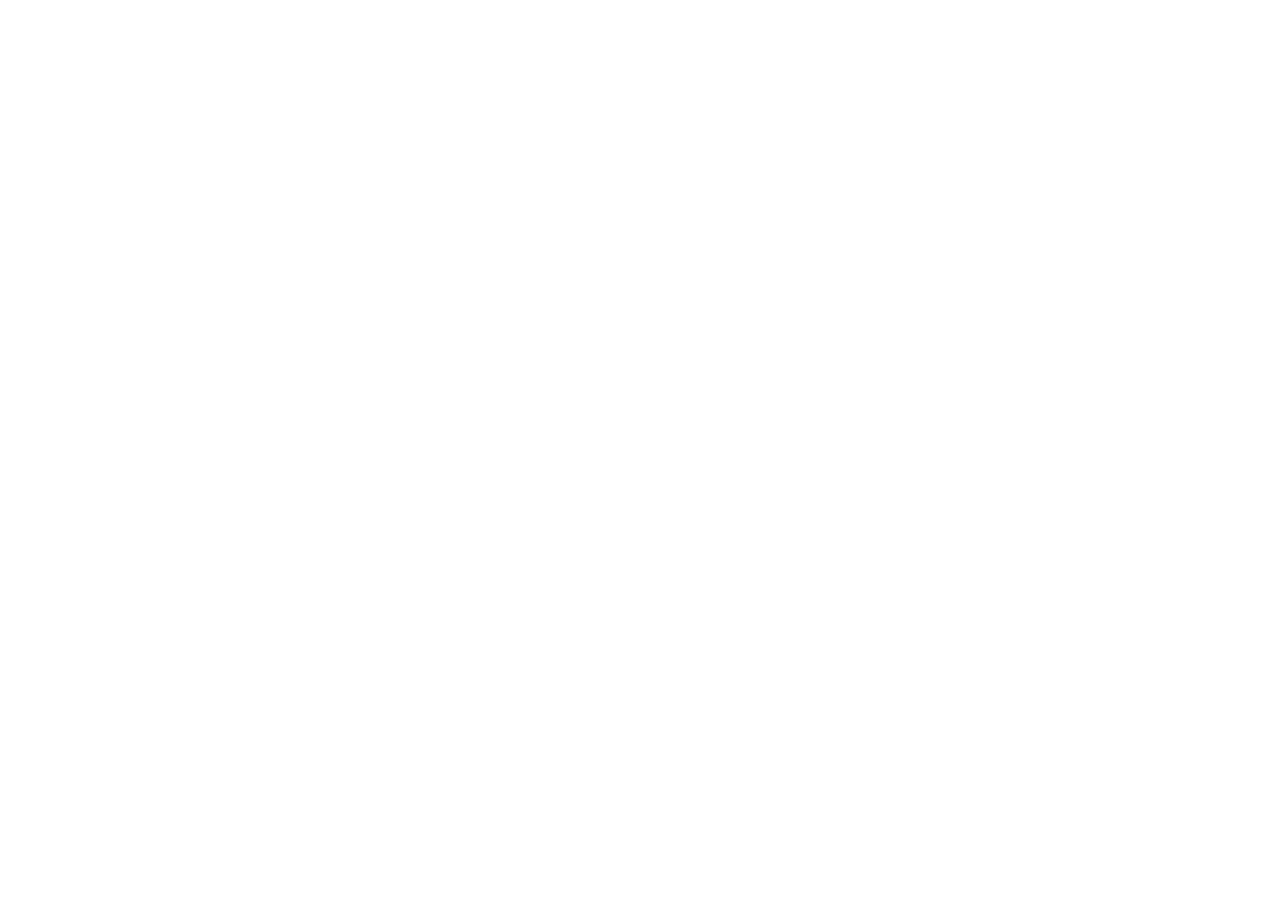
==== index.html @ 760255a4 "init project" ====
<!DOCTYPE html>
<html lang="en">

<head>
    <meta charset="UTF-8">
    <meta http-equiv="X-UA-Compatible" content="IE=edge">
    <meta name="viewport" content="width=device-width, initial-scale=1.0">
    <title>Document</title>
</head>

<body>

</body>

</html>
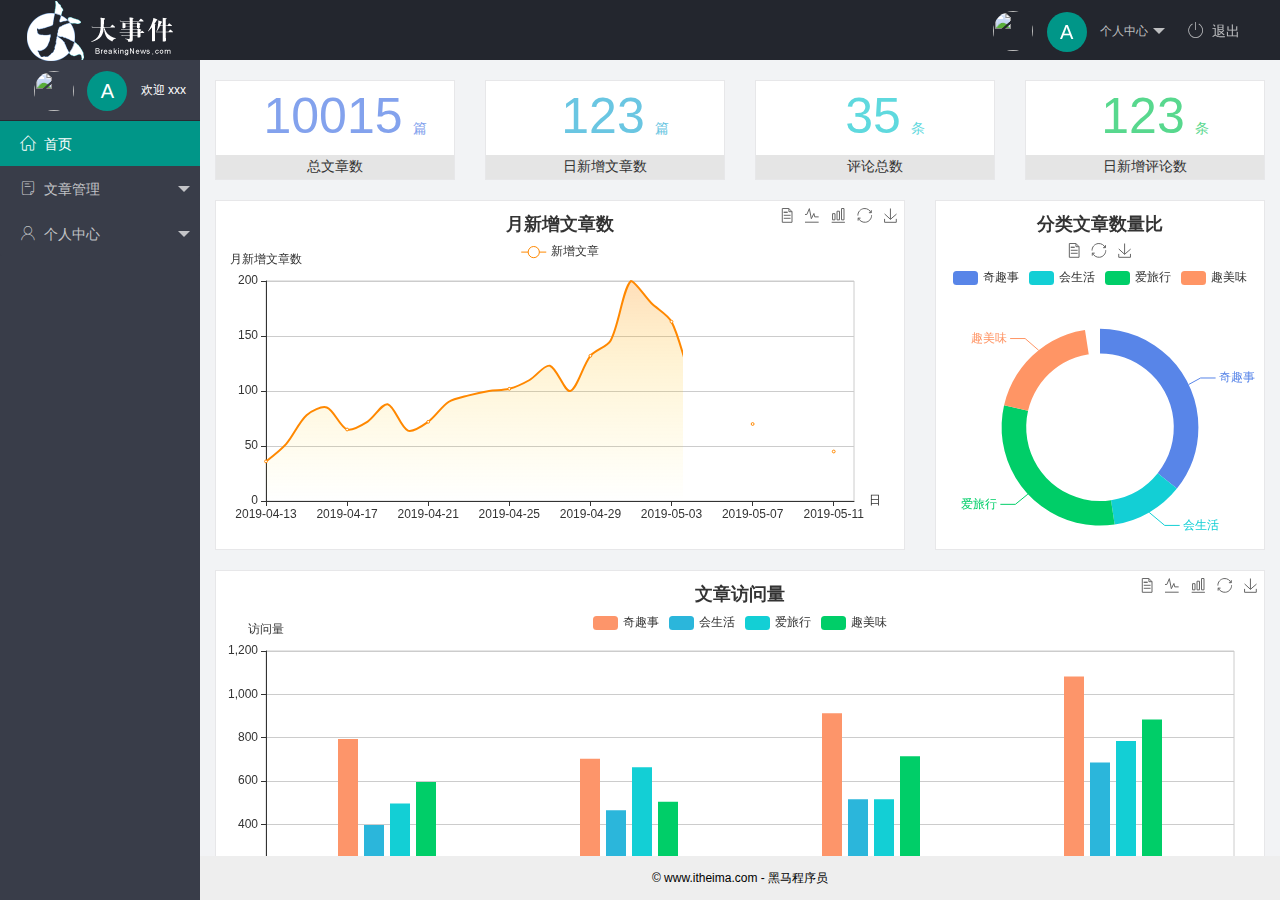
==== commit ab05713b: "完成了首页功能的开发" ====
--- a/index.html
+++ b/index.html
@@ -5,11 +5,88 @@
     <meta charset="UTF-8">
     <meta http-equiv="X-UA-Compatible" content="IE=edge">
     <meta name="viewport" content="width=device-width, initial-scale=1.0">
-    <title>Document</title>
+    <title>后台主页</title>
+    <!-- 导入 layUI 的样式 -->
+    <link rel="stylesheet" href="assets/lib/layui/css/layui.css">
+    <!-- 导入第三方图标 -->
+    <link rel="stylesheet" href="assets/fonts/iconfont.css">
+    <!-- 导入自己的 index.js 样式表 -->
+    <link rel="stylesheet" href="assets/css/index.css">
 </head>
 
 <body>
+    <div class="layui-layout layui-layout-admin">
+        <div class="layui-header">
+            <div class="layui-logo">
+                <img src="assets/images/logo.png" alt="">
+            </div>
+            <!-- 头部区域（可配合layui 已有的水平导航） -->
+            <ul class="layui-nav layui-layout-right">
+                <li class="layui-nav-item layui-hide layui-show-md-inline-block">
+                    <a href="javascript:;" class="userinfo">
+                        <img src="//tva1.sinaimg.cn/crop.0.0.118.118.180/5db11ff4gw1e77d3nqrv8j203b03cweg.jpg" class="layui-nav-img">
+                        <span class="text-avatar">A</span> 个人中心
+                    </a>
+                    <dl class="layui-nav-child">
+                        <dd><a href="">基本资料</a></dd>
+                        <dd><a href="">更换头像</a></dd>
+                        <dd><a href="">重置密码</a></dd>
+                    </dl>
+                </li>
+                <li class="layui-nav-item">
+                    <a href="javascript:;" id="btnLogout"><span class="iconfont icon-tuichu"></span>退出</a>
+                </li>
+            </ul>
+        </div>
 
+        <div class="layui-side layui-bg-black">
+            <div class="layui-side-scroll">
+                <div class="userinfo">
+                    <img src="//tva1.sinaimg.cn/crop.0.0.118.118.180/5db11ff4gw1e77d3nqrv8j203b03cweg.jpg" class="layui-nav-img">
+                    <span class="text-avatar">A</span> <span id="welcome">欢迎 xxx</span>
+                </div>
+                <!-- 左侧导航区域（可配合layui已有的垂直导航） -->
+                <ul class="layui-nav layui-nav-tree" lay-shrink="all">
+                    <li class="layui-nav-item layui-this"><a href="home/dashboard.html" target="fm"><span class="iconfont icon-home"></span>首页</a></li>
+                    <li class="layui-nav-item">
+                        <a class="" href="javascript:;"><span class="iconfont icon-16"></span>文章管理</a>
+                        <dl class="layui-nav-child">
+                            <dd><a href="javascript:;"><i class="layui-icon layui-icon-app"></i>   文章类别</a></dd>
+                            <dd><a href="javascript:;"><i class="layui-icon layui-icon-app"></i>   文章列表</a></dd>
+                            <dd><a href="javascript:;"><i class="layui-icon layui-icon-app"></i>   发表文章</a></dd>
+                        </dl>
+                    </li>
+                    <li class="layui-nav-item">
+                        <a href="javascript:;"><span class="iconfont icon-user"></span>个人中心</a>
+                        <dl class="layui-nav-child">
+                            <dd><a href="javascript:;"><i class="layui-icon layui-icon-app"></i>   基本资料</a></dd>
+                            <dd><a href="javascript:;"><i class="layui-icon layui-icon-app"></i>   更换头像</a></dd>
+                            <dd><a href="javascript:;"><i class="layui-icon layui-icon-app"></i>   重置密码</a></dd>
+                        </dl>
+                    </li>
+                </ul>
+            </div>
+        </div>
+
+        <div class="layui-body">
+            <!-- 内容主体区域 -->
+            <iframe name="fm" src="home/dashboard.html" frameborder="0"></iframe>
+        </div>
+
+        <div class="layui-footer">
+            <!-- 底部固定区域 -->
+            © www.itheima.com - 黑马程序员
+        </div>
+    </div>
+    <!-- 导入 layUI 的js文件 -->
+    <script src="assets/lib/layui/layui.all.js"></script>
+    <!-- 导入 jQuery -->
+    <script src="assets/lib/jquery.js"></script>
+    <!-- 导入 baseAPI.js -->
+    <script src="assets/js/baseAPI.js"></script>
+    <!-- 导入 自己的 js文件 -->
+    <script src="assets/js/index.js"></script>
 </body>
 
+
 </html>--- a/assets/lib/layui/css/layui.css
+++ b/assets/lib/layui/css/layui.css
@@ -0,0 +1,2 @@
+/** layui-v2.5.5 MIT License By https://www.layui.com */
+ .layui-inline,img{display:inline-block;vertical-align:middle}h1,h2,h3,h4,h5,h6{font-weight:400}.layui-edge,.layui-header,.layui-inline,.layui-main{position:relative}.layui-body,.layui-edge,.layui-elip{overflow:hidden}.layui-btn,.layui-edge,.layui-inline,img{vertical-align:middle}.layui-btn,.layui-disabled,.layui-icon,.layui-unselect{-moz-user-select:none;-webkit-user-select:none;-ms-user-select:none}.layui-elip,.layui-form-checkbox span,.layui-form-pane .layui-form-label{text-overflow:ellipsis;white-space:nowrap}.layui-breadcrumb,.layui-tree-btnGroup{visibility:hidden}blockquote,body,button,dd,div,dl,dt,form,h1,h2,h3,h4,h5,h6,input,li,ol,p,pre,td,textarea,th,ul{margin:0;padding:0;-webkit-tap-highlight-color:rgba(0,0,0,0)}a:active,a:hover{outline:0}img{border:none}li{list-style:none}table{border-collapse:collapse;border-spacing:0}h4,h5,h6{font-size:100%}button,input,optgroup,option,select,textarea{font-family:inherit;font-size:inherit;font-style:inherit;font-weight:inherit;outline:0}pre{white-space:pre-wrap;white-space:-moz-pre-wrap;white-space:-pre-wrap;white-space:-o-pre-wrap;word-wrap:break-word}body{line-height:24px;font:14px Helvetica Neue,Helvetica,PingFang SC,Tahoma,Arial,sans-serif}hr{height:1px;margin:10px 0;border:0;clear:both}a{color:#333;text-decoration:none}a:hover{color:#777}a cite{font-style:normal;*cursor:pointer}.layui-border-box,.layui-border-box *{box-sizing:border-box}.layui-box,.layui-box *{box-sizing:content-box}.layui-clear{clear:both;*zoom:1}.layui-clear:after{content:'\20';clear:both;*zoom:1;display:block;height:0}.layui-inline{*display:inline;*zoom:1}.layui-edge{display:inline-block;width:0;height:0;border-width:6px;border-style:dashed;border-color:transparent}.layui-edge-top{top:-4px;border-bottom-color:#999;border-bottom-style:solid}.layui-edge-right{border-left-color:#999;border-left-style:solid}.layui-edge-bottom{top:2px;border-top-color:#999;border-top-style:solid}.layui-edge-left{border-right-color:#999;border-right-style:solid}.layui-disabled,.layui-disabled:hover{color:#d2d2d2!important;cursor:not-allowed!important}.layui-circle{border-radius:100%}.layui-show{display:block!important}.layui-hide{display:none!important}@font-face{font-family:layui-icon;src:url(../font/iconfont.eot?v=250);src:url(../font/iconfont.eot?v=250#iefix) format('embedded-opentype'),url(../font/iconfont.woff2?v=250) format('woff2'),url(../font/iconfont.woff?v=250) format('woff'),url(../font/iconfont.ttf?v=250) format('truetype'),url(../font/iconfont.svg?v=250#layui-icon) format('svg')}.layui-icon{font-family:layui-icon!important;font-size:16px;font-style:normal;-webkit-font-smoothing:antialiased;-moz-osx-font-smoothing:grayscale}.layui-icon-reply-fill:before{content:"\e611"}.layui-icon-set-fill:before{content:"\e614"}.layui-icon-menu-fill:before{content:"\e60f"}.layui-icon-search:before{content:"\e615"}.layui-icon-share:before{content:"\e641"}.layui-icon-set-sm:before{content:"\e620"}.layui-icon-engine:before{content:"\e628"}.layui-icon-close:before{content:"\1006"}.layui-icon-close-fill:before{content:"\1007"}.layui-icon-chart-screen:before{content:"\e629"}.layui-icon-star:before{content:"\e600"}.layui-icon-circle-dot:before{content:"\e617"}.layui-icon-chat:before{content:"\e606"}.layui-icon-release:before{content:"\e609"}.layui-icon-list:before{content:"\e60a"}.layui-icon-chart:before{content:"\e62c"}.layui-icon-ok-circle:before{content:"\1005"}.layui-icon-layim-theme:before{content:"\e61b"}.layui-icon-table:before{content:"\e62d"}.layui-icon-right:before{content:"\e602"}.layui-icon-left:before{content:"\e603"}.layui-icon-cart-simple:before{content:"\e698"}.layui-icon-face-cry:before{content:"\e69c"}.layui-icon-face-smile:before{content:"\e6af"}.layui-icon-survey:before{content:"\e6b2"}.layui-icon-tree:before{content:"\e62e"}.layui-icon-upload-circle:before{content:"\e62f"}.layui-icon-add-circle:before{content:"\e61f"}.layui-icon-download-circle:before{content:"\e601"}.layui-icon-templeate-1:before{content:"\e630"}.layui-icon-util:before{content:"\e631"}.layui-icon-face-surprised:before{content:"\e664"}.layui-icon-edit:before{content:"\e642"}.layui-icon-speaker:before{content:"\e645"}.layui-icon-down:before{content:"\e61a"}.layui-icon-file:before{content:"\e621"}.layui-icon-layouts:before{content:"\e632"}.layui-icon-rate-half:before{content:"\e6c9"}.layui-icon-add-circle-fine:before{content:"\e608"}.layui-icon-prev-circle:before{content:"\e633"}.layui-icon-read:before{content:"\e705"}.layui-icon-404:before{content:"\e61c"}.layui-icon-carousel:before{content:"\e634"}.layui-icon-help:before{content:"\e607"}.layui-icon-code-circle:before{content:"\e635"}.layui-icon-water:before{content:"\e636"}.layui-icon-username:before{content:"\e66f"}.layui-icon-find-fill:before{content:"\e670"}.layui-icon-about:before{content:"\e60b"}.layui-icon-location:before{content:"\e715"}.layui-icon-up:before{content:"\e619"}.layui-icon-pause:before{content:"\e651"}.layui-icon-date:before{content:"\e637"}.layui-icon-layim-uploadfile:before{content:"\e61d"}.layui-icon-delete:before{content:"\e640"}.layui-icon-play:before{content:"\e652"}.layui-icon-top:before{content:"\e604"}.layui-icon-friends:before{content:"\e612"}.layui-icon-refresh-3:before{content:"\e9aa"}.layui-icon-ok:before{content:"\e605"}.layui-icon-layer:before{content:"\e638"}.layui-icon-face-smile-fine:before{content:"\e60c"}.layui-icon-dollar:before{content:"\e659"}.layui-icon-group:before{content:"\e613"}.layui-icon-layim-download:before{content:"\e61e"}.layui-icon-picture-fine:before{content:"\e60d"}.layui-icon-link:before{content:"\e64c"}.layui-icon-diamond:before{content:"\e735"}.layui-icon-log:before{content:"\e60e"}.layui-icon-rate-solid:before{content:"\e67a"}.layui-icon-fonts-del:before{content:"\e64f"}.layui-icon-unlink:before{content:"\e64d"}.layui-icon-fonts-clear:before{content:"\e639"}.layui-icon-triangle-r:before{content:"\e623"}.layui-icon-circle:before{content:"\e63f"}.layui-icon-radio:before{content:"\e643"}.layui-icon-align-center:before{content:"\e647"}.layui-icon-align-right:before{content:"\e648"}.layui-icon-align-left:before{content:"\e649"}.layui-icon-loading-1:before{content:"\e63e"}.layui-icon-return:before{content:"\e65c"}.layui-icon-fonts-strong:before{content:"\e62b"}.layui-icon-upload:before{content:"\e67c"}.layui-icon-dialogue:before{content:"\e63a"}.layui-icon-video:before{content:"\e6ed"}.layui-icon-headset:before{content:"\e6fc"}.layui-icon-cellphone-fine:before{content:"\e63b"}.layui-icon-add-1:before{content:"\e654"}.layui-icon-face-smile-b:before{content:"\e650"}.layui-icon-fonts-html:before{content:"\e64b"}.layui-icon-form:before{content:"\e63c"}.layui-icon-cart:before{content:"\e657"}.layui-icon-camera-fill:before{content:"\e65d"}.layui-icon-tabs:before{content:"\e62a"}.layui-icon-fonts-code:before{content:"\e64e"}.layui-icon-fire:before{content:"\e756"}.layui-icon-set:before{content:"\e716"}.layui-icon-fonts-u:before{content:"\e646"}.layui-icon-triangle-d:before{content:"\e625"}.layui-icon-tips:before{content:"\e702"}.layui-icon-picture:before{content:"\e64a"}.layui-icon-more-vertical:before{content:"\e671"}.layui-icon-flag:before{content:"\e66c"}.layui-icon-loading:before{content:"\e63d"}.layui-icon-fonts-i:before{content:"\e644"}.layui-icon-refresh-1:before{content:"\e666"}.layui-icon-rmb:before{content:"\e65e"}.layui-icon-home:before{content:"\e68e"}.layui-icon-user:before{content:"\e770"}.layui-icon-notice:before{content:"\e667"}.layui-icon-login-weibo:before{content:"\e675"}.layui-icon-voice:before{content:"\e688"}.layui-icon-upload-drag:before{content:"\e681"}.layui-icon-login-qq:before{content:"\e676"}.layui-icon-snowflake:before{content:"\e6b1"}.layui-icon-file-b:before{content:"\e655"}.layui-icon-template:before{content:"\e663"}.layui-icon-auz:before{content:"\e672"}.layui-icon-console:before{content:"\e665"}.layui-icon-app:before{content:"\e653"}.layui-icon-prev:before{content:"\e65a"}.layui-icon-website:before{content:"\e7ae"}.layui-icon-next:before{content:"\e65b"}.layui-icon-component:before{content:"\e857"}.layui-icon-more:before{content:"\e65f"}.layui-icon-login-wechat:before{content:"\e677"}.layui-icon-shrink-right:before{content:"\e668"}.layui-icon-spread-left:before{content:"\e66b"}.layui-icon-camera:before{content:"\e660"}.layui-icon-note:before{content:"\e66e"}.layui-icon-refresh:before{content:"\e669"}.layui-icon-female:before{content:"\e661"}.layui-icon-male:before{content:"\e662"}.layui-icon-password:before{content:"\e673"}.layui-icon-senior:before{content:"\e674"}.layui-icon-theme:before{content:"\e66a"}.layui-icon-tread:before{content:"\e6c5"}.layui-icon-praise:before{content:"\e6c6"}.layui-icon-star-fill:before{content:"\e658"}.layui-icon-rate:before{content:"\e67b"}.layui-icon-template-1:before{content:"\e656"}.layui-icon-vercode:before{content:"\e679"}.layui-icon-cellphone:before{content:"\e678"}.layui-icon-screen-full:before{content:"\e622"}.layui-icon-screen-restore:before{content:"\e758"}.layui-icon-cols:before{content:"\e610"}.layui-icon-export:before{content:"\e67d"}.layui-icon-print:before{content:"\e66d"}.layui-icon-slider:before{content:"\e714"}.layui-icon-addition:before{content:"\e624"}.layui-icon-subtraction:before{content:"\e67e"}.layui-icon-service:before{content:"\e626"}.layui-icon-transfer:before{content:"\e691"}.layui-main{width:1140px;margin:0 auto}.layui-header{z-index:1000;height:60px}.layui-header a:hover{transition:all .5s;-webkit-transition:all .5s}.layui-side{position:fixed;left:0;top:0;bottom:0;z-index:999;width:200px;overflow-x:hidden}.layui-side-scroll{position:relative;width:220px;height:100%;overflow-x:hidden}.layui-body{position:absolute;left:200px;right:0;top:0;bottom:0;z-index:998;width:auto;overflow-y:auto;box-sizing:border-box}.layui-layout-body{overflow:hidden}.layui-layout-admin .layui-header{background-color:#23262E}.layui-layout-admin .layui-side{top:60px;width:200px;overflow-x:hidden}.layui-layout-admin .layui-body{position:fixed;top:60px;bottom:44px}.layui-layout-admin .layui-main{width:auto;margin:0 15px}.layui-layout-admin .layui-footer{position:fixed;left:200px;right:0;bottom:0;height:44px;line-height:44px;padding:0 15px;background-color:#eee}.layui-layout-admin .layui-logo{position:absolute;left:0;top:0;width:200px;height:100%;line-height:60px;text-align:center;color:#009688;font-size:16px}.layui-layout-admin .layui-header .layui-nav{background:0 0}.layui-layout-left{position:absolute!important;left:200px;top:0}.layui-layout-right{position:absolute!important;right:0;top:0}.layui-container{position:relative;margin:0 auto;padding:0 15px;box-sizing:border-box}.layui-fluid{position:relative;margin:0 auto;padding:0 15px}.layui-row:after,.layui-row:before{content:'';display:block;clear:both}.layui-col-lg1,.layui-col-lg10,.layui-col-lg11,.layui-col-lg12,.layui-col-lg2,.layui-col-lg3,.layui-col-lg4,.layui-col-lg5,.layui-col-lg6,.layui-col-lg7,.layui-col-lg8,.layui-col-lg9,.layui-col-md1,.layui-col-md10,.layui-col-md11,.layui-col-md12,.layui-col-md2,.layui-col-md3,.layui-col-md4,.layui-col-md5,.layui-col-md6,.layui-col-md7,.layui-col-md8,.layui-col-md9,.layui-col-sm1,.layui-col-sm10,.layui-col-sm11,.layui-col-sm12,.layui-col-sm2,.layui-col-sm3,.layui-col-sm4,.layui-col-sm5,.layui-col-sm6,.layui-col-sm7,.layui-col-sm8,.layui-col-sm9,.layui-col-xs1,.layui-col-xs10,.layui-col-xs11,.layui-col-xs12,.layui-col-xs2,.layui-col-xs3,.layui-col-xs4,.layui-col-xs5,.layui-col-xs6,.layui-col-xs7,.layui-col-xs8,.layui-col-xs9{position:relative;display:block;box-sizing:border-box}.layui-col-xs1,.layui-col-xs10,.layui-col-xs11,.layui-col-xs12,.layui-col-xs2,.layui-col-xs3,.layui-col-xs4,.layui-col-xs5,.layui-col-xs6,.layui-col-xs7,.layui-col-xs8,.layui-col-xs9{float:left}.layui-col-xs1{width:8.33333333%}.layui-col-xs2{width:16.66666667%}.layui-col-xs3{width:25%}.layui-col-xs4{width:33.33333333%}.layui-col-xs5{width:41.66666667%}.layui-col-xs6{width:50%}.layui-col-xs7{width:58.33333333%}.layui-col-xs8{width:66.66666667%}.layui-col-xs9{width:75%}.layui-col-xs10{width:83.33333333%}.layui-col-xs11{width:91.66666667%}.layui-col-xs12{width:100%}.layui-col-xs-offset1{margin-left:8.33333333%}.layui-col-xs-offset2{margin-left:16.66666667%}.layui-col-xs-offset3{margin-left:25%}.layui-col-xs-offset4{margin-left:33.33333333%}.layui-col-xs-offset5{margin-left:41.66666667%}.layui-col-xs-offset6{margin-left:50%}.layui-col-xs-offset7{margin-left:58.33333333%}.layui-col-xs-offset8{margin-left:66.66666667%}.layui-col-xs-offset9{margin-left:75%}.layui-col-xs-offset10{margin-left:83.33333333%}.layui-col-xs-offset11{margin-left:91.66666667%}.layui-col-xs-offset12{margin-left:100%}@media screen and (max-width:768px){.layui-hide-xs{display:none!important}.layui-show-xs-block{display:block!important}.layui-show-xs-inline{display:inline!important}.layui-show-xs-inline-block{display:inline-block!important}}@media screen and (min-width:768px){.layui-container{width:750px}.layui-hide-sm{display:none!important}.layui-show-sm-block{display:block!important}.layui-show-sm-inline{display:inline!important}.layui-show-sm-inline-block{display:inline-block!important}.layui-col-sm1,.layui-col-sm10,.layui-col-sm11,.layui-col-sm12,.layui-col-sm2,.layui-col-sm3,.layui-col-sm4,.layui-col-sm5,.layui-col-sm6,.layui-col-sm7,.layui-col-sm8,.layui-col-sm9{float:left}.layui-col-sm1{width:8.33333333%}.layui-col-sm2{width:16.66666667%}.layui-col-sm3{width:25%}.layui-col-sm4{width:33.33333333%}.layui-col-sm5{width:41.66666667%}.layui-col-sm6{width:50%}.layui-col-sm7{width:58.33333333%}.layui-col-sm8{width:66.66666667%}.layui-col-sm9{width:75%}.layui-col-sm10{width:83.33333333%}.layui-col-sm11{width:91.66666667%}.layui-col-sm12{width:100%}.layui-col-sm-offset1{margin-left:8.33333333%}.layui-col-sm-offset2{margin-left:16.66666667%}.layui-col-sm-offset3{margin-left:25%}.layui-col-sm-offset4{margin-left:33.33333333%}.layui-col-sm-offset5{margin-left:41.66666667%}.layui-col-sm-offset6{margin-left:50%}.layui-col-sm-offset7{margin-left:58.33333333%}.layui-col-sm-offset8{margin-left:66.66666667%}.layui-col-sm-offset9{margin-left:75%}.layui-col-sm-offset10{margin-left:83.33333333%}.layui-col-sm-offset11{margin-left:91.66666667%}.layui-col-sm-offset12{margin-left:100%}}@media screen and (min-width:992px){.layui-container{width:970px}.layui-hide-md{display:none!important}.layui-show-md-block{display:block!important}.layui-show-md-inline{display:inline!important}.layui-show-md-inline-block{display:inline-block!important}.layui-col-md1,.layui-col-md10,.layui-col-md11,.layui-col-md12,.layui-col-md2,.layui-col-md3,.layui-col-md4,.layui-col-md5,.layui-col-md6,.layui-col-md7,.layui-col-md8,.layui-col-md9{float:left}.layui-col-md1{width:8.33333333%}.layui-col-md2{width:16.66666667%}.layui-col-md3{width:25%}.layui-col-md4{width:33.33333333%}.layui-col-md5{width:41.66666667%}.layui-col-md6{width:50%}.layui-col-md7{width:58.33333333%}.layui-col-md8{width:66.66666667%}.layui-col-md9{width:75%}.layui-col-md10{width:83.33333333%}.layui-col-md11{width:91.66666667%}.layui-col-md12{width:100%}.layui-col-md-offset1{margin-left:8.33333333%}.layui-col-md-offset2{margin-left:16.66666667%}.layui-col-md-offset3{margin-left:25%}.layui-col-md-offset4{margin-left:33.33333333%}.layui-col-md-offset5{margin-left:41.66666667%}.layui-col-md-offset6{margin-left:50%}.layui-col-md-offset7{margin-left:58.33333333%}.layui-col-md-offset8{margin-left:66.66666667%}.layui-col-md-offset9{margin-left:75%}.layui-col-md-offset10{margin-left:83.33333333%}.layui-col-md-offset11{margin-left:91.66666667%}.layui-col-md-offset12{margin-left:100%}}@media screen and (min-width:1200px){.layui-container{width:1170px}.layui-hide-lg{display:none!important}.layui-show-lg-block{display:block!important}.layui-show-lg-inline{display:inline!important}.layui-show-lg-inline-block{display:inline-block!important}.layui-col-lg1,.layui-col-lg10,.layui-col-lg11,.layui-col-lg12,.layui-col-lg2,.layui-col-lg3,.layui-col-lg4,.layui-col-lg5,.layui-col-lg6,.layui-col-lg7,.layui-col-lg8,.layui-col-lg9{float:left}.layui-col-lg1{width:8.33333333%}.layui-col-lg2{width:16.66666667%}.layui-col-lg3{width:25%}.layui-col-lg4{width:33.33333333%}.layui-col-lg5{width:41.66666667%}.layui-col-lg6{width:50%}.layui-col-lg7{width:58.33333333%}.layui-col-lg8{width:66.66666667%}.layui-col-lg9{width:75%}.layui-col-lg10{width:83.33333333%}.layui-col-lg11{width:91.66666667%}.layui-col-lg12{width:100%}.layui-col-lg-offset1{margin-left:8.33333333%}.layui-col-lg-offset2{margin-left:16.66666667%}.layui-col-lg-offset3{margin-left:25%}.layui-col-lg-offset4{margin-left:33.33333333%}.layui-col-lg-offset5{margin-left:41.66666667%}.layui-col-lg-offset6{margin-left:50%}.layui-col-lg-offset7{margin-left:58.33333333%}.layui-col-lg-offset8{margin-left:66.66666667%}.layui-col-lg-offset9{margin-left:75%}.layui-col-lg-offset10{margin-left:83.33333333%}.layui-col-lg-offset11{margin-left:91.66666667%}.layui-col-lg-offset12{margin-left:100%}}.layui-col-space1{margin:-.5px}.layui-col-space1>*{padding:.5px}.layui-col-space3{margin:-1.5px}.layui-col-space3>*{padding:1.5px}.layui-col-space5{margin:-2.5px}.layui-col-space5>*{padding:2.5px}.layui-col-space8{margin:-3.5px}.layui-col-space8>*{padding:3.5px}.layui-col-space10{margin:-5px}.layui-col-space10>*{padding:5px}.layui-col-space12{margin:-6px}.layui-col-space12>*{padding:6px}.layui-col-space15{margin:-7.5px}.layui-col-space15>*{padding:7.5px}.layui-col-space18{margin:-9px}.layui-col-space18>*{padding:9px}.layui-col-space20{margin:-10px}.layui-col-space20>*{padding:10px}.layui-col-space22{margin:-11px}.layui-col-space22>*{padding:11px}.layui-col-space25{margin:-12.5px}.layui-col-space25>*{padding:12.5px}.layui-col-space30{margin:-15px}.layui-col-space30>*{padding:15px}.layui-btn,.layui-input,.layui-select,.layui-textarea,.layui-upload-button{outline:0;-webkit-appearance:none;transition:all .3s;-webkit-transition:all .3s;box-sizing:border-box}.layui-elem-quote{margin-bottom:10px;padding:15px;line-height:22px;border-left:5px solid #009688;border-radius:0 2px 2px 0;background-color:#f2f2f2}.layui-quote-nm{border-style:solid;border-width:1px 1px 1px 5px;background:0 0}.layui-elem-field{margin-bottom:10px;padding:0;border-width:1px;border-style:solid}.layui-elem-field legend{margin-left:20px;padding:0 10px;font-size:20px;font-weight:300}.layui-field-title{margin:10px 0 20px;border-width:1px 0 0}.layui-field-box{padding:10px 15px}.layui-field-title .layui-field-box{padding:10px 0}.layui-progress{position:relative;height:6px;border-radius:20px;background-color:#e2e2e2}.layui-progress-bar{position:absolute;left:0;top:0;width:0;max-width:100%;height:6px;border-radius:20px;text-align:right;background-color:#5FB878;transition:all .3s;-webkit-transition:all .3s}.layui-progress-big,.layui-progress-big .layui-progress-bar{height:18px;line-height:18px}.layui-progress-text{position:relative;top:-20px;line-height:18px;font-size:12px;color:#666}.layui-progress-big .layui-progress-text{position:static;padding:0 10px;color:#fff}.layui-collapse{border-width:1px;border-style:solid;border-radius:2px}.layui-colla-content,.layui-colla-item{border-top-width:1px;border-top-style:solid}.layui-colla-item:first-child{border-top:none}.layui-colla-title{position:relative;height:42px;line-height:42px;padding:0 15px 0 35px;color:#333;background-color:#f2f2f2;cursor:pointer;font-size:14px;overflow:hidden}.layui-colla-content{display:none;padding:10px 15px;line-height:22px;color:#666}.layui-colla-icon{position:absolute;left:15px;top:0;font-size:14px}.layui-card{margin-bottom:15px;border-radius:2px;background-color:#fff;box-shadow:0 1px 2px 0 rgba(0,0,0,.05)}.layui-card:last-child{margin-bottom:0}.layui-card-header{position:relative;height:42px;line-height:42px;padding:0 15px;border-bottom:1px solid #f6f6f6;color:#333;border-radius:2px 2px 0 0;font-size:14px}.layui-bg-black,.layui-bg-blue,.layui-bg-cyan,.layui-bg-green,.layui-bg-orange,.layui-bg-red{color:#fff!important}.layui-card-body{position:relative;padding:10px 15px;line-height:24px}.layui-card-body[pad15]{padding:15px}.layui-card-body[pad20]{padding:20px}.layui-card-body .layui-table{margin:5px 0}.layui-card .layui-tab{margin:0}.layui-panel-window{position:relative;padding:15px;border-radius:0;border-top:5px solid #E6E6E6;background-color:#fff}.layui-auxiliar-moving{position:fixed;left:0;right:0;top:0;bottom:0;width:100%;height:100%;background:0 0;z-index:9999999999}.layui-form-label,.layui-form-mid,.layui-form-select,.layui-input-block,.layui-input-inline,.layui-textarea{position:relative}.layui-bg-red{background-color:#FF5722!important}.layui-bg-orange{background-color:#FFB800!important}.layui-bg-green{background-color:#009688!important}.layui-bg-cyan{background-color:#2F4056!important}.layui-bg-blue{background-color:#1E9FFF!important}.layui-bg-black{background-color:#393D49!important}.layui-bg-gray{background-color:#eee!important;color:#666!important}.layui-badge-rim,.layui-colla-content,.layui-colla-item,.layui-collapse,.layui-elem-field,.layui-form-pane .layui-form-item[pane],.layui-form-pane .layui-form-label,.layui-input,.layui-layedit,.layui-layedit-tool,.layui-quote-nm,.layui-select,.layui-tab-bar,.layui-tab-card,.layui-tab-title,.layui-tab-title .layui-this:after,.layui-textarea{border-color:#e6e6e6}.layui-timeline-item:before,hr{background-color:#e6e6e6}.layui-text{line-height:22px;font-size:14px;color:#666}.layui-text h1,.layui-text h2,.layui-text h3{font-weight:500;color:#333}.layui-text h1{font-size:30px}.layui-text h2{font-size:24px}.layui-text h3{font-size:18px}.layui-text a:not(.layui-btn){color:#01AAED}.layui-text a:not(.layui-btn):hover{text-decoration:underline}.layui-text ul{padding:5px 0 5px 15px}.layui-text ul li{margin-top:5px;list-style-type:disc}.layui-text em,.layui-word-aux{color:#999!important;padding:0 5px!important}.layui-btn{display:inline-block;height:38px;line-height:38px;padding:0 18px;background-color:#009688;color:#fff;white-space:nowrap;text-align:center;font-size:14px;border:none;border-radius:2px;cursor:pointer}.layui-btn:hover{opacity:.8;filter:alpha(opacity=80);color:#fff}.layui-btn:active{opacity:1;filter:alpha(opacity=100)}.layui-btn+.layui-btn{margin-left:10px}.layui-btn-container{font-size:0}.layui-btn-container .layui-btn{margin-right:10px;margin-bottom:10px}.layui-btn-container .layui-btn+.layui-btn{margin-left:0}.layui-table .layui-btn-container .layui-btn{margin-bottom:9px}.layui-btn-radius{border-radius:100px}.layui-btn .layui-icon{margin-right:3px;font-size:18px;vertical-align:bottom;vertical-align:middle\9}.layui-btn-primary{border:1px solid #C9C9C9;background-color:#fff;color:#555}.layui-btn-primary:hover{border-color:#009688;color:#333}.layui-btn-normal{background-color:#1E9FFF}.layui-btn-warm{background-color:#FFB800}.layui-btn-danger{background-color:#FF5722}.layui-btn-checked{background-color:#5FB878}.layui-btn-disabled,.layui-btn-disabled:active,.layui-btn-disabled:hover{border:1px solid #e6e6e6;background-color:#FBFBFB;color:#C9C9C9;cursor:not-allowed;opacity:1}.layui-btn-lg{height:44px;line-height:44px;padding:0 25px;font-size:16px}.layui-btn-sm{height:30px;line-height:30px;padding:0 10px;font-size:12px}.layui-btn-sm i{font-size:16px!important}.layui-btn-xs{height:22px;line-height:22px;padding:0 5px;font-size:12px}.layui-btn-xs i{font-size:14px!important}.layui-btn-group{display:inline-block;vertical-align:middle;font-size:0}.layui-btn-group .layui-btn{margin-left:0!important;margin-right:0!important;border-left:1px solid rgba(255,255,255,.5);border-radius:0}.layui-btn-group .layui-btn-primary{border-left:none}.layui-btn-group .layui-btn-primary:hover{border-color:#C9C9C9;color:#009688}.layui-btn-group .layui-btn:first-child{border-left:none;border-radius:2px 0 0 2px}.layui-btn-group .layui-btn-primary:first-child{border-left:1px solid #c9c9c9}.layui-btn-group .layui-btn:last-child{border-radius:0 2px 2px 0}.layui-btn-group .layui-btn+.layui-btn{margin-left:0}.layui-btn-group+.layui-btn-group{margin-left:10px}.layui-btn-fluid{width:100%}.layui-input,.layui-select,.layui-textarea{height:38px;line-height:1.3;line-height:38px\9;border-width:1px;border-style:solid;background-color:#fff;border-radius:2px}.layui-input::-webkit-input-placeholder,.layui-select::-webkit-input-placeholder,.layui-textarea::-webkit-input-placeholder{line-height:1.3}.layui-input,.layui-textarea{display:block;width:100%;padding-left:10px}.layui-input:hover,.layui-textarea:hover{border-color:#D2D2D2!important}.layui-input:focus,.layui-textarea:focus{border-color:#C9C9C9!important}.layui-textarea{min-height:100px;height:auto;line-height:20px;padding:6px 10px;resize:vertical}.layui-select{padding:0 10px}.layui-form input[type=checkbox],.layui-form input[type=radio],.layui-form select{display:none}.layui-form [lay-ignore]{display:initial}.layui-form-item{margin-bottom:15px;clear:both;*zoom:1}.layui-form-item:after{content:'\20';clear:both;*zoom:1;display:block;height:0}.layui-form-label{float:left;display:block;padding:9px 15px;width:80px;font-weight:400;line-height:20px;text-align:right}.layui-form-label-col{display:block;float:none;padding:9px 0;line-height:20px;text-align:left}.layui-form-item .layui-inline{margin-bottom:5px;margin-right:10px}.layui-input-block{margin-left:110px;min-height:36px}.layui-input-inline{display:inline-block;vertical-align:middle}.layui-form-item .layui-input-inline{float:left;width:190px;margin-right:10px}.layui-form-text .layui-input-inline{width:auto}.layui-form-mid{float:left;display:block;padding:9px 0!important;line-height:20px;margin-right:10px}.layui-form-danger+.layui-form-select .layui-input,.layui-form-danger:focus{border-color:#FF5722!important}.layui-form-select .layui-input{padding-right:30px;cursor:pointer}.layui-form-select .layui-edge{position:absolute;right:10px;top:50%;margin-top:-3px;cursor:pointer;border-width:6px;border-top-color:#c2c2c2;border-top-style:solid;transition:all .3s;-webkit-transition:all .3s}.layui-form-select dl{display:none;position:absolute;left:0;top:42px;padding:5px 0;z-index:899;min-width:100%;border:1px solid #d2d2d2;max-height:300px;overflow-y:auto;background-color:#fff;border-radius:2px;box-shadow:0 2px 4px rgba(0,0,0,.12);box-sizing:border-box}.layui-form-select dl dd,.layui-form-select dl dt{padding:0 10px;line-height:36px;white-space:nowrap;overflow:hidden;text-overflow:ellipsis}.layui-form-select dl dt{font-size:12px;color:#999}.layui-form-select dl dd{cursor:pointer}.layui-form-select dl dd:hover{background-color:#f2f2f2;-webkit-transition:.5s all;transition:.5s all}.layui-form-select .layui-select-group dd{padding-left:20px}.layui-form-select dl dd.layui-select-tips{padding-left:10px!important;color:#999}.layui-form-select dl dd.layui-this{background-color:#5FB878;color:#fff}.layui-form-checkbox,.layui-form-select dl dd.layui-disabled{background-color:#fff}.layui-form-selected dl{display:block}.layui-form-checkbox,.layui-form-checkbox *,.layui-form-switch{display:inline-block;vertical-align:middle}.layui-form-selected .layui-edge{margin-top:-9px;-webkit-transform:rotate(180deg);transform:rotate(180deg);margin-top:-3px\9}:root .layui-form-selected .layui-edge{margin-top:-9px\0/IE9}.layui-form-selectup dl{top:auto;bottom:42px}.layui-select-none{margin:5px 0;text-align:center;color:#999}.layui-select-disabled .layui-disabled{border-color:#eee!important}.layui-select-disabled .layui-edge{border-top-color:#d2d2d2}.layui-form-checkbox{position:relative;height:30px;line-height:30px;margin-right:10px;padding-right:30px;cursor:pointer;font-size:0;-webkit-transition:.1s linear;transition:.1s linear;box-sizing:border-box}.layui-form-checkbox span{padding:0 10px;height:100%;font-size:14px;border-radius:2px 0 0 2px;background-color:#d2d2d2;color:#fff;overflow:hidden}.layui-form-checkbox:hover span{background-color:#c2c2c2}.layui-form-checkbox i{position:absolute;right:0;top:0;width:30px;height:28px;border:1px solid #d2d2d2;border-left:none;border-radius:0 2px 2px 0;color:#fff;font-size:20px;text-align:center}.layui-form-checkbox:hover i{border-color:#c2c2c2;color:#c2c2c2}.layui-form-checked,.layui-form-checked:hover{border-color:#5FB878}.layui-form-checked span,.layui-form-checked:hover span{background-color:#5FB878}.layui-form-checked i,.layui-form-checked:hover i{color:#5FB878}.layui-form-item .layui-form-checkbox{margin-top:4px}.layui-form-checkbox[lay-skin=primary]{height:auto!important;line-height:normal!important;min-width:18px;min-height:18px;border:none!important;margin-right:0;padding-left:28px;padding-right:0;background:0 0}.layui-form-checkbox[lay-skin=primary] span{padding-left:0;padding-right:15px;line-height:18px;background:0 0;color:#666}.layui-form-checkbox[lay-skin=primary] i{right:auto;left:0;width:16px;height:16px;line-height:16px;border:1px solid #d2d2d2;font-size:12px;border-radius:2px;background-color:#fff;-webkit-transition:.1s linear;transition:.1s linear}.layui-form-checkbox[lay-skin=primary]:hover i{border-color:#5FB878;color:#fff}.layui-form-checked[lay-skin=primary] i{border-color:#5FB878!important;background-color:#5FB878;color:#fff}.layui-checkbox-disbaled[lay-skin=primary] span{background:0 0!important;color:#c2c2c2}.layui-checkbox-disbaled[lay-skin=primary]:hover i{border-color:#d2d2d2}.layui-form-item .layui-form-checkbox[lay-skin=primary]{margin-top:10px}.layui-form-switch{position:relative;height:22px;line-height:22px;min-width:35px;padding:0 5px;margin-top:8px;border:1px solid #d2d2d2;border-radius:20px;cursor:pointer;background-color:#fff;-webkit-transition:.1s linear;transition:.1s linear}.layui-form-switch i{position:absolute;left:5px;top:3px;width:16px;height:16px;border-radius:20px;background-color:#d2d2d2;-webkit-transition:.1s linear;transition:.1s linear}.layui-form-switch em{position:relative;top:0;width:25px;margin-left:21px;padding:0!important;text-align:center!important;color:#999!important;font-style:normal!important;font-size:12px}.layui-form-onswitch{border-color:#5FB878;background-color:#5FB878}.layui-checkbox-disbaled,.layui-checkbox-disbaled i{border-color:#e2e2e2!important}.layui-form-onswitch i{left:100%;margin-left:-21px;background-color:#fff}.layui-form-onswitch em{margin-left:5px;margin-right:21px;color:#fff!important}.layui-checkbox-disbaled span{background-color:#e2e2e2!important}.layui-checkbox-disbaled:hover i{color:#fff!important}[lay-radio]{display:none}.layui-form-radio,.layui-form-radio *{display:inline-block;vertical-align:middle}.layui-form-radio{line-height:28px;margin:6px 10px 0 0;padding-right:10px;cursor:pointer;font-size:0}.layui-form-radio *{font-size:14px}.layui-form-radio>i{margin-right:8px;font-size:22px;color:#c2c2c2}.layui-form-radio>i:hover,.layui-form-radioed>i{color:#5FB878}.layui-radio-disbaled>i{color:#e2e2e2!important}.layui-form-pane .layui-form-label{width:110px;padding:8px 15px;height:38px;line-height:20px;border-width:1px;border-style:solid;border-radius:2px 0 0 2px;text-align:center;background-color:#FBFBFB;overflow:hidden;box-sizing:border-box}.layui-form-pane .layui-input-inline{margin-left:-1px}.layui-form-pane .layui-input-block{margin-left:110px;left:-1px}.layui-form-pane .layui-input{border-radius:0 2px 2px 0}.layui-form-pane .layui-form-text .layui-form-label{float:none;width:100%;border-radius:2px;box-sizing:border-box;text-align:left}.layui-form-pane .layui-form-text .layui-input-inline{display:block;margin:0;top:-1px;clear:both}.layui-form-pane .layui-form-text .layui-input-block{margin:0;left:0;top:-1px}.layui-form-pane .layui-form-text .layui-textarea{min-height:100px;border-radius:0 0 2px 2px}.layui-form-pane .layui-form-checkbox{margin:4px 0 4px 10px}.layui-form-pane .layui-form-radio,.layui-form-pane .layui-form-switch{margin-top:6px;margin-left:10px}.layui-form-pane .layui-form-item[pane]{position:relative;border-width:1px;border-style:solid}.layui-form-pane .layui-form-item[pane] .layui-form-label{position:absolute;left:0;top:0;height:100%;border-width:0 1px 0 0}.layui-form-pane .layui-form-item[pane] .layui-input-inline{margin-left:110px}@media screen and (max-width:450px){.layui-form-item .layui-form-label{text-overflow:ellipsis;overflow:hidden;white-space:nowrap}.layui-form-item .layui-inline{display:block;margin-right:0;margin-bottom:20px;clear:both}.layui-form-item .layui-inline:after{content:'\20';clear:both;display:block;height:0}.layui-form-item .layui-input-inline{display:block;float:none;left:-3px;width:auto;margin:0 0 10px 112px}.layui-form-item .layui-input-inline+.layui-form-mid{margin-left:110px;top:-5px;padding:0}.layui-form-item .layui-form-checkbox{margin-right:5px;margin-bottom:5px}}.layui-layedit{border-width:1px;border-style:solid;border-radius:2px}.layui-layedit-tool{padding:3px 5px;border-bottom-width:1px;border-bottom-style:solid;font-size:0}.layedit-tool-fixed{position:fixed;top:0;border-top:1px solid #e2e2e2}.layui-layedit-tool .layedit-tool-mid,.layui-layedit-tool .layui-icon{display:inline-block;vertical-align:middle;text-align:center;font-size:14px}.layui-layedit-tool .layui-icon{position:relative;width:32px;height:30px;line-height:30px;margin:3px 5px;color:#777;cursor:pointer;border-radius:2px}.layui-layedit-tool .layui-icon:hover{color:#393D49}.layui-layedit-tool .layui-icon:active{color:#000}.layui-layedit-tool .layedit-tool-active{background-color:#e2e2e2;color:#000}.layui-layedit-tool .layui-disabled,.layui-layedit-tool .layui-disabled:hover{color:#d2d2d2;cursor:not-allowed}.layui-layedit-tool .layedit-tool-mid{width:1px;height:18px;margin:0 10px;background-color:#d2d2d2}.layedit-tool-html{width:50px!important;font-size:30px!important}.layedit-tool-b,.layedit-tool-code,.layedit-tool-help{font-size:16px!important}.layedit-tool-d,.layedit-tool-face,.layedit-tool-image,.layedit-tool-unlink{font-size:18px!important}.layedit-tool-image input{position:absolute;font-size:0;left:0;top:0;width:100%;height:100%;opacity:.01;filter:Alpha(opacity=1);cursor:pointer}.layui-layedit-iframe iframe{display:block;width:100%}#LAY_layedit_code{overflow:hidden}.layui-laypage{display:inline-block;*display:inline;*zoom:1;vertical-align:middle;margin:10px 0;font-size:0}.layui-laypage>a:first-child,.layui-laypage>a:first-child em{border-radius:2px 0 0 2px}.layui-laypage>a:last-child,.layui-laypage>a:last-child em{border-radius:0 2px 2px 0}.layui-laypage>:first-child{margin-left:0!important}.layui-laypage>:last-child{margin-right:0!important}.layui-laypage a,.layui-laypage button,.layui-laypage input,.layui-laypage select,.layui-laypage span{border:1px solid #e2e2e2}.layui-laypage a,.layui-laypage span{display:inline-block;*display:inline;*zoom:1;vertical-align:middle;padding:0 15px;height:28px;line-height:28px;margin:0 -1px 5px 0;background-color:#fff;color:#333;font-size:12px}.layui-flow-more a *,.layui-laypage input,.layui-table-view select[lay-ignore]{display:inline-block}.layui-laypage a:hover{color:#009688}.layui-laypage em{font-style:normal}.layui-laypage .layui-laypage-spr{color:#999;font-weight:700}.layui-laypage a{text-decoration:none}.layui-laypage .layui-laypage-curr{position:relative}.layui-laypage .layui-laypage-curr em{position:relative;color:#fff}.layui-laypage .layui-laypage-curr .layui-laypage-em{position:absolute;left:-1px;top:-1px;padding:1px;width:100%;height:100%;background-color:#009688}.layui-laypage-em{border-radius:2px}.layui-laypage-next em,.layui-laypage-prev em{font-family:Sim sun;font-size:16px}.layui-laypage .layui-laypage-count,.layui-laypage .layui-laypage-limits,.layui-laypage .layui-laypage-refresh,.layui-laypage .layui-laypage-skip{margin-left:10px;margin-right:10px;padding:0;border:none}.layui-laypage .layui-laypage-limits,.layui-laypage .layui-laypage-refresh{vertical-align:top}.layui-laypage .layui-laypage-refresh i{font-size:18px;cursor:pointer}.layui-laypage select{height:22px;padding:3px;border-radius:2px;cursor:pointer}.layui-laypage .layui-laypage-skip{height:30px;line-height:30px;color:#999}.layui-laypage button,.layui-laypage input{height:30px;line-height:30px;border-radius:2px;vertical-align:top;background-color:#fff;box-sizing:border-box}.layui-laypage input{width:40px;margin:0 10px;padding:0 3px;text-align:center}.layui-laypage input:focus,.layui-laypage select:focus{border-color:#009688!important}.layui-laypage button{margin-left:10px;padding:0 10px;cursor:pointer}.layui-table,.layui-table-view{margin:10px 0}.layui-flow-more{margin:10px 0;text-align:center;color:#999;font-size:14px}.layui-flow-more a{height:32px;line-height:32px}.layui-flow-more a *{vertical-align:top}.layui-flow-more a cite{padding:0 20px;border-radius:3px;background-color:#eee;color:#333;font-style:normal}.layui-flow-more a cite:hover{opacity:.8}.layui-flow-more a i{font-size:30px;color:#737383}.layui-table{width:100%;background-color:#fff;color:#666}.layui-table tr{transition:all .3s;-webkit-transition:all .3s}.layui-table th{text-align:left;font-weight:400}.layui-table tbody tr:hover,.layui-table thead tr,.layui-table-click,.layui-table-header,.layui-table-hover,.layui-table-mend,.layui-table-patch,.layui-table-tool,.layui-table-total,.layui-table-total tr,.layui-table[lay-even] tr:nth-child(even){background-color:#f2f2f2}.layui-table td,.layui-table th,.layui-table-col-set,.layui-table-fixed-r,.layui-table-grid-down,.layui-table-header,.layui-table-page,.layui-table-tips-main,.layui-table-tool,.layui-table-total,.layui-table-view,.layui-table[lay-skin=line],.layui-table[lay-skin=row]{border-width:1px;border-style:solid;border-color:#e6e6e6}.layui-table td,.layui-table th{position:relative;padding:9px 15px;min-height:20px;line-height:20px;font-size:14px}.layui-table[lay-skin=line] td,.layui-table[lay-skin=line] th{border-width:0 0 1px}.layui-table[lay-skin=row] td,.layui-table[lay-skin=row] th{border-width:0 1px 0 0}.layui-table[lay-skin=nob] td,.layui-table[lay-skin=nob] th{border:none}.layui-table img{max-width:100px}.layui-table[lay-size=lg] td,.layui-table[lay-size=lg] th{padding:15px 30px}.layui-table-view .layui-table[lay-size=lg] .layui-table-cell{height:40px;line-height:40px}.layui-table[lay-size=sm] td,.layui-table[lay-size=sm] th{font-size:12px;padding:5px 10px}.layui-table-view .layui-table[lay-size=sm] .layui-table-cell{height:20px;line-height:20px}.layui-table[lay-data]{display:none}.layui-table-box{position:relative;overflow:hidden}.layui-table-view .layui-table{position:relative;width:auto;margin:0}.layui-table-view .layui-table[lay-skin=line]{border-width:0 1px 0 0}.layui-table-view .layui-table[lay-skin=row]{border-width:0 0 1px}.layui-table-view .layui-table td,.layui-table-view .layui-table th{padding:5px 0;border-top:none;border-left:none}.layui-table-view .layui-table th.layui-unselect .layui-table-cell span{cursor:pointer}.layui-table-view .layui-table td{cursor:default}.layui-table-view .layui-table td[data-edit=text]{cursor:text}.layui-table-view .layui-form-checkbox[lay-skin=primary] i{width:18px;height:18px}.layui-table-view .layui-form-radio{line-height:0;padding:0}.layui-table-view .layui-form-radio>i{margin:0;font-size:20px}.layui-table-init{position:absolute;left:0;top:0;width:100%;height:100%;text-align:center;z-index:110}.layui-table-init .layui-icon{position:absolute;left:50%;top:50%;margin:-15px 0 0 -15px;font-size:30px;color:#c2c2c2}.layui-table-header{border-width:0 0 1px;overflow:hidden}.layui-table-header .layui-table{margin-bottom:-1px}.layui-table-tool .layui-inline[lay-event]{position:relative;width:26px;height:26px;padding:5px;line-height:16px;margin-right:10px;text-align:center;color:#333;border:1px solid #ccc;cursor:pointer;-webkit-transition:.5s all;transition:.5s all}.layui-table-tool .layui-inline[lay-event]:hover{border:1px solid #999}.layui-table-tool-temp{padding-right:120px}.layui-table-tool-self{position:absolute;right:17px;top:10px}.layui-table-tool .layui-table-tool-self .layui-inline[lay-event]{margin:0 0 0 10px}.layui-table-tool-panel{position:absolute;top:29px;left:-1px;padding:5px 0;min-width:150px;min-height:40px;border:1px solid #d2d2d2;text-align:left;overflow-y:auto;background-color:#fff;box-shadow:0 2px 4px rgba(0,0,0,.12)}.layui-table-cell,.layui-table-tool-panel li{overflow:hidden;text-overflow:ellipsis;white-space:nowrap}.layui-table-tool-panel li{padding:0 10px;line-height:30px;-webkit-transition:.5s all;transition:.5s all}.layui-table-tool-panel li .layui-form-checkbox[lay-skin=primary]{width:100%;padding-left:28px}.layui-table-tool-panel li:hover{background-color:#f2f2f2}.layui-table-tool-panel li .layui-form-checkbox[lay-skin=primary] i{position:absolute;left:0;top:0}.layui-table-tool-panel li .layui-form-checkbox[lay-skin=primary] span{padding:0}.layui-table-tool .layui-table-tool-self .layui-table-tool-panel{left:auto;right:-1px}.layui-table-col-set{position:absolute;right:0;top:0;width:20px;height:100%;border-width:0 0 0 1px;background-color:#fff}.layui-table-sort{width:10px;height:20px;margin-left:5px;cursor:pointer!important}.layui-table-sort .layui-edge{position:absolute;left:5px;border-width:5px}.layui-table-sort .layui-table-sort-asc{top:3px;border-top:none;border-bottom-style:solid;border-bottom-color:#b2b2b2}.layui-table-sort .layui-table-sort-asc:hover{border-bottom-color:#666}.layui-table-sort .layui-table-sort-desc{bottom:5px;border-bottom:none;border-top-style:solid;border-top-color:#b2b2b2}.layui-table-sort .layui-table-sort-desc:hover{border-top-color:#666}.layui-table-sort[lay-sort=asc] .layui-table-sort-asc{border-bottom-color:#000}.layui-table-sort[lay-sort=desc] .layui-table-sort-desc{border-top-color:#000}.layui-table-cell{height:28px;line-height:28px;padding:0 15px;position:relative;box-sizing:border-box}.layui-table-cell .layui-form-checkbox[lay-skin=primary]{top:-1px;padding:0}.layui-table-cell .layui-table-link{color:#01AAED}.laytable-cell-checkbox,.laytable-cell-numbers,.laytable-cell-radio,.laytable-cell-space{padding:0;text-align:center}.layui-table-body{position:relative;overflow:auto;margin-right:-1px;margin-bottom:-1px}.layui-table-body .layui-none{line-height:26px;padding:15px;text-align:center;color:#999}.layui-table-fixed{position:absolute;left:0;top:0;z-index:101}.layui-table-fixed .layui-table-body{overflow:hidden}.layui-table-fixed-l{box-shadow:0 -1px 8px rgba(0,0,0,.08)}.layui-table-fixed-r{left:auto;right:-1px;border-width:0 0 0 1px;box-shadow:-1px 0 8px rgba(0,0,0,.08)}.layui-table-fixed-r .layui-table-header{position:relative;overflow:visible}.layui-table-mend{position:absolute;right:-49px;top:0;height:100%;width:50px}.layui-table-tool{position:relative;z-index:890;width:100%;min-height:50px;line-height:30px;padding:10px 15px;border-width:0 0 1px}.layui-table-tool .layui-btn-container{margin-bottom:-10px}.layui-table-page,.layui-table-total{border-width:1px 0 0;margin-bottom:-1px;overflow:hidden}.layui-table-page{position:relative;width:100%;padding:7px 7px 0;height:41px;font-size:12px;white-space:nowrap}.layui-table-page>div{height:26px}.layui-table-page .layui-laypage{margin:0}.layui-table-page .layui-laypage a,.layui-table-page .layui-laypage span{height:26px;line-height:26px;margin-bottom:10px;border:none;background:0 0}.layui-table-page .layui-laypage a,.layui-table-page .layui-laypage span.layui-laypage-curr{padding:0 12px}.layui-table-page .layui-laypage span{margin-left:0;padding:0}.layui-table-page .layui-laypage .layui-laypage-prev{margin-left:-7px!important}.layui-table-page .layui-laypage .layui-laypage-curr .layui-laypage-em{left:0;top:0;padding:0}.layui-table-page .layui-laypage button,.layui-table-page .layui-laypage input{height:26px;line-height:26px}.layui-table-page .layui-laypage input{width:40px}.layui-table-page .layui-laypage button{padding:0 10px}.layui-table-page select{height:18px}.layui-table-patch .layui-table-cell{padding:0;width:30px}.layui-table-edit{position:absolute;left:0;top:0;width:100%;height:100%;padding:0 14px 1px;border-radius:0;box-shadow:1px 1px 20px rgba(0,0,0,.15)}.layui-table-edit:focus{border-color:#5FB878!important}select.layui-table-edit{padding:0 0 0 10px;border-color:#C9C9C9}.layui-table-view .layui-form-checkbox,.layui-table-view .layui-form-radio,.layui-table-view .layui-form-switch{top:0;margin:0;box-sizing:content-box}.layui-table-view .layui-form-checkbox{top:-1px;height:26px;line-height:26px}.layui-table-view .layui-form-checkbox i{height:26px}.layui-table-grid .layui-table-cell{overflow:visible}.layui-table-grid-down{position:absolute;top:0;right:0;width:26px;height:100%;padding:5px 0;border-width:0 0 0 1px;text-align:center;background-color:#fff;color:#999;cursor:pointer}.layui-table-grid-down .layui-icon{position:absolute;top:50%;left:50%;margin:-8px 0 0 -8px}.layui-table-grid-down:hover{background-color:#fbfbfb}body .layui-table-tips .layui-layer-content{background:0 0;padding:0;box-shadow:0 1px 6px rgba(0,0,0,.12)}.layui-table-tips-main{margin:-44px 0 0 -1px;max-height:150px;padding:8px 15px;font-size:14px;overflow-y:scroll;background-color:#fff;color:#666}.layui-table-tips-c{position:absolute;right:-3px;top:-13px;width:20px;height:20px;padding:3px;cursor:pointer;background-color:#666;border-radius:50%;color:#fff}.layui-table-tips-c:hover{background-color:#777}.layui-table-tips-c:before{position:relative;right:-2px}.layui-upload-file{display:none!important;opacity:.01;filter:Alpha(opacity=1)}.layui-upload-drag,.layui-upload-form,.layui-upload-wrap{display:inline-block}.layui-upload-list{margin:10px 0}.layui-upload-choose{padding:0 10px;color:#999}.layui-upload-drag{position:relative;padding:30px;border:1px dashed #e2e2e2;background-color:#fff;text-align:center;cursor:pointer;color:#999}.layui-upload-drag .layui-icon{font-size:50px;color:#009688}.layui-upload-drag[lay-over]{border-color:#009688}.layui-upload-iframe{position:absolute;width:0;height:0;border:0;visibility:hidden}.layui-upload-wrap{position:relative;vertical-align:middle}.layui-upload-wrap .layui-upload-file{display:block!important;position:absolute;left:0;top:0;z-index:10;font-size:100px;width:100%;height:100%;opacity:.01;filter:Alpha(opacity=1);cursor:pointer}.layui-transfer-active,.layui-transfer-box{display:inline-block;vertical-align:middle}.layui-transfer-box,.layui-transfer-header,.layui-transfer-search{border-width:0;border-style:solid;border-color:#e6e6e6}.layui-transfer-box{position:relative;border-width:1px;width:200px;height:360px;border-radius:2px;background-color:#fff}.layui-transfer-box .layui-form-checkbox{width:100%;margin:0!important}.layui-transfer-header{height:38px;line-height:38px;padding:0 10px;border-bottom-width:1px}.layui-transfer-search{position:relative;padding:10px;border-bottom-width:1px}.layui-transfer-search .layui-input{height:32px;padding-left:30px;font-size:12px}.layui-transfer-search .layui-icon-search{position:absolute;left:20px;top:50%;margin-top:-8px;color:#666}.layui-transfer-active{margin:0 15px}.layui-transfer-active .layui-btn{display:block;margin:0;padding:0 15px;background-color:#5FB878;border-color:#5FB878;color:#fff}.layui-transfer-active .layui-btn-disabled{background-color:#FBFBFB;border-color:#e6e6e6;color:#C9C9C9}.layui-transfer-active .layui-btn:first-child{margin-bottom:15px}.layui-transfer-active .layui-btn .layui-icon{margin:0;font-size:14px!important}.layui-transfer-data{padding:5px 0;overflow:auto}.layui-transfer-data li{height:32px;line-height:32px;padding:0 10px}.layui-transfer-data li:hover{background-color:#f2f2f2;transition:.5s all}.layui-transfer-data .layui-none{padding:15px 10px;text-align:center;color:#999}.layui-nav{position:relative;padding:0 20px;background-color:#393D49;color:#fff;border-radius:2px;font-size:0;box-sizing:border-box}.layui-nav *{font-size:14px}.layui-nav .layui-nav-item{position:relative;display:inline-block;*display:inline;*zoom:1;vertical-align:middle;line-height:60px}.layui-nav .layui-nav-item a{display:block;padding:0 20px;color:#fff;color:rgba(255,255,255,.7);transition:all .3s;-webkit-transition:all .3s}.layui-nav .layui-this:after,.layui-nav-bar,.layui-nav-tree .layui-nav-itemed:after{position:absolute;left:0;top:0;width:0;height:5px;background-color:#5FB878;transition:all .2s;-webkit-transition:all .2s}.layui-nav-bar{z-index:1000}.layui-nav .layui-nav-item a:hover,.layui-nav .layui-this a{color:#fff}.layui-nav .layui-this:after{content:'';top:auto;bottom:0;width:100%}.layui-nav-img{width:30px;height:30px;margin-right:10px;border-radius:50%}.layui-nav .layui-nav-more{content:'';width:0;height:0;border-style:solid dashed dashed;border-color:#fff transparent transparent;overflow:hidden;cursor:pointer;transition:all .2s;-webkit-transition:all .2s;position:absolute;top:50%;right:3px;margin-top:-3px;border-width:6px;border-top-color:rgba(255,255,255,.7)}.layui-nav .layui-nav-mored,.layui-nav-itemed>a .layui-nav-more{margin-top:-9px;border-style:dashed dashed solid;border-color:transparent transparent #fff}.layui-nav-child{display:none;position:absolute;left:0;top:65px;min-width:100%;line-height:36px;padding:5px 0;box-shadow:0 2px 4px rgba(0,0,0,.12);border:1px solid #d2d2d2;background-color:#fff;z-index:100;border-radius:2px;white-space:nowrap}.layui-nav .layui-nav-child a{color:#333}.layui-nav .layui-nav-child a:hover{background-color:#f2f2f2;color:#000}.layui-nav-child dd{position:relative}.layui-nav .layui-nav-child dd.layui-this a,.layui-nav-child dd.layui-this{background-color:#5FB878;color:#fff}.layui-nav-child dd.layui-this:after{display:none}.layui-nav-tree{width:200px;padding:0}.layui-nav-tree .layui-nav-item{display:block;width:100%;line-height:45px}.layui-nav-tree .layui-nav-item a{position:relative;height:45px;line-height:45px;text-overflow:ellipsis;overflow:hidden;white-space:nowrap}.layui-nav-tree .layui-nav-item a:hover{background-color:#4E5465}.layui-nav-tree .layui-nav-bar{width:5px;height:0;background-color:#009688}.layui-nav-tree .layui-nav-child dd.layui-this,.layui-nav-tree .layui-nav-child dd.layui-this a,.layui-nav-tree .layui-this,.layui-nav-tree .layui-this>a,.layui-nav-tree .layui-this>a:hover{background-color:#009688;color:#fff}.layui-nav-tree .layui-this:after{display:none}.layui-nav-itemed>a,.layui-nav-tree .layui-nav-title a,.layui-nav-tree .layui-nav-title a:hover{color:#fff!important}.layui-nav-tree .layui-nav-child{position:relative;z-index:0;top:0;border:none;box-shadow:none}.layui-nav-tree .layui-nav-child a{height:40px;line-height:40px;color:#fff;color:rgba(255,255,255,.7)}.layui-nav-tree .layui-nav-child,.layui-nav-tree .layui-nav-child a:hover{background:0 0;color:#fff}.layui-nav-tree .layui-nav-more{right:10px}.layui-nav-itemed>.layui-nav-child{display:block;padding:0;background-color:rgba(0,0,0,.3)!important}.layui-nav-itemed>.layui-nav-child>.layui-this>.layui-nav-child{display:block}.layui-nav-side{position:fixed;top:0;bottom:0;left:0;overflow-x:hidden;z-index:999}.layui-bg-blue .layui-nav-bar,.layui-bg-blue .layui-nav-itemed:after,.layui-bg-blue .layui-this:after{background-color:#93D1FF}.layui-bg-blue .layui-nav-child dd.layui-this{background-color:#1E9FFF}.layui-bg-blue .layui-nav-itemed>a,.layui-nav-tree.layui-bg-blue .layui-nav-title a,.layui-nav-tree.layui-bg-blue .layui-nav-title a:hover{background-color:#007DDB!important}.layui-breadcrumb{font-size:0}.layui-breadcrumb>*{font-size:14px}.layui-breadcrumb a{color:#999!important}.layui-breadcrumb a:hover{color:#5FB878!important}.layui-breadcrumb a cite{color:#666;font-style:normal}.layui-breadcrumb span[lay-separator]{margin:0 10px;color:#999}.layui-tab{margin:10px 0;text-align:left!important}.layui-tab[overflow]>.layui-tab-title{overflow:hidden}.layui-tab-title{position:relative;left:0;height:40px;white-space:nowrap;font-size:0;border-bottom-width:1px;border-bottom-style:solid;transition:all .2s;-webkit-transition:all .2s}.layui-tab-title li{display:inline-block;*display:inline;*zoom:1;vertical-align:middle;font-size:14px;transition:all .2s;-webkit-transition:all .2s;position:relative;line-height:40px;min-width:65px;padding:0 15px;text-align:center;cursor:pointer}.layui-tab-title li a{display:block}.layui-tab-title .layui-this{color:#000}.layui-tab-title .layui-this:after{position:absolute;left:0;top:0;content:'';width:100%;height:41px;border-width:1px;border-style:solid;border-bottom-color:#fff;border-radius:2px 2px 0 0;box-sizing:border-box;pointer-events:none}.layui-tab-bar{position:absolute;right:0;top:0;z-index:10;width:30px;height:39px;line-height:39px;border-width:1px;border-style:solid;border-radius:2px;text-align:center;background-color:#fff;cursor:pointer}.layui-tab-bar .layui-icon{position:relative;display:inline-block;top:3px;transition:all .3s;-webkit-transition:all .3s}.layui-tab-item{display:none}.layui-tab-more{padding-right:30px;height:auto!important;white-space:normal!important}.layui-tab-more li.layui-this:after{border-bottom-color:#e2e2e2;border-radius:2px}.layui-tab-more .layui-tab-bar .layui-icon{top:-2px;top:3px\9;-webkit-transform:rotate(180deg);transform:rotate(180deg)}:root .layui-tab-more .layui-tab-bar .layui-icon{top:-2px\0/IE9}.layui-tab-content{padding:10px}.layui-tab-title li .layui-tab-close{position:relative;display:inline-block;width:18px;height:18px;line-height:20px;margin-left:8px;top:1px;text-align:center;font-size:14px;color:#c2c2c2;transition:all .2s;-webkit-transition:all .2s}.layui-tab-title li .layui-tab-close:hover{border-radius:2px;background-color:#FF5722;color:#fff}.layui-tab-brief>.layui-tab-title .layui-this{color:#009688}.layui-tab-brief>.layui-tab-more li.layui-this:after,.layui-tab-brief>.layui-tab-title .layui-this:after{border:none;border-radius:0;border-bottom:2px solid #5FB878}.layui-tab-brief[overflow]>.layui-tab-title .layui-this:after{top:-1px}.layui-tab-card{border-width:1px;border-style:solid;border-radius:2px;box-shadow:0 2px 5px 0 rgba(0,0,0,.1)}.layui-tab-card>.layui-tab-title{background-color:#f2f2f2}.layui-tab-card>.layui-tab-title li{margin-right:-1px;margin-left:-1px}.layui-tab-card>.layui-tab-title .layui-this{background-color:#fff}.layui-tab-card>.layui-tab-title .layui-this:after{border-top:none;border-width:1px;border-bottom-color:#fff}.layui-tab-card>.layui-tab-title .layui-tab-bar{height:40px;line-height:40px;border-radius:0;border-top:none;border-right:none}.layui-tab-card>.layui-tab-more .layui-this{background:0 0;color:#5FB878}.layui-tab-card>.layui-tab-more .layui-this:after{border:none}.layui-timeline{padding-left:5px}.layui-timeline-item{position:relative;padding-bottom:20px}.layui-timeline-axis{position:absolute;left:-5px;top:0;z-index:10;width:20px;height:20px;line-height:20px;background-color:#fff;color:#5FB878;border-radius:50%;text-align:center;cursor:pointer}.layui-timeline-axis:hover{color:#FF5722}.layui-timeline-item:before{content:'';position:absolute;left:5px;top:0;z-index:0;width:1px;height:100%}.layui-timeline-item:last-child:before{display:none}.layui-timeline-item:first-child:before{display:block}.layui-timeline-content{padding-left:25px}.layui-timeline-title{position:relative;margin-bottom:10px}.layui-badge,.layui-badge-dot,.layui-badge-rim{position:relative;display:inline-block;padding:0 6px;font-size:12px;text-align:center;background-color:#FF5722;color:#fff;border-radius:2px}.layui-badge{height:18px;line-height:18px}.layui-badge-dot{width:8px;height:8px;padding:0;border-radius:50%}.layui-badge-rim{height:18px;line-height:18px;border-width:1px;border-style:solid;background-color:#fff;color:#666}.layui-btn .layui-badge,.layui-btn .layui-badge-dot{margin-left:5px}.layui-nav .layui-badge,.layui-nav .layui-badge-dot{position:absolute;top:50%;margin:-8px 6px 0}.layui-tab-title .layui-badge,.layui-tab-title .layui-badge-dot{left:5px;top:-2px}.layui-carousel{position:relative;left:0;top:0;background-color:#f8f8f8}.layui-carousel>[carousel-item]{position:relative;width:100%;height:100%;overflow:hidden}.layui-carousel>[carousel-item]:before{position:absolute;content:'\e63d';left:50%;top:50%;width:100px;line-height:20px;margin:-10px 0 0 -50px;text-align:center;color:#c2c2c2;font-family:layui-icon!important;font-size:30px;font-style:normal;-webkit-font-smoothing:antialiased;-moz-osx-font-smoothing:grayscale}.layui-carousel>[carousel-item]>*{display:none;position:absolute;left:0;top:0;width:100%;height:100%;background-color:#f8f8f8;transition-duration:.3s;-webkit-transition-duration:.3s}.layui-carousel-updown>*{-webkit-transition:.3s ease-in-out up;transition:.3s ease-in-out up}.layui-carousel-arrow{display:none\9;opacity:0;position:absolute;left:10px;top:50%;margin-top:-18px;width:36px;height:36px;line-height:36px;text-align:center;font-size:20px;border:0;border-radius:50%;background-color:rgba(0,0,0,.2);color:#fff;-webkit-transition-duration:.3s;transition-duration:.3s;cursor:pointer}.layui-carousel-arrow[lay-type=add]{left:auto!important;right:10px}.layui-carousel:hover .layui-carousel-arrow[lay-type=add],.layui-carousel[lay-arrow=always] .layui-carousel-arrow[lay-type=add]{right:20px}.layui-carousel[lay-arrow=always] .layui-carousel-arrow{opacity:1;left:20px}.layui-carousel[lay-arrow=none] .layui-carousel-arrow{display:none}.layui-carousel-arrow:hover,.layui-carousel-ind ul:hover{background-color:rgba(0,0,0,.35)}.layui-carousel:hover .layui-carousel-arrow{display:block\9;opacity:1;left:20px}.layui-carousel-ind{position:relative;top:-35px;width:100%;line-height:0!important;text-align:center;font-size:0}.layui-carousel[lay-indicator=outside]{margin-bottom:30px}.layui-carousel[lay-indicator=outside] .layui-carousel-ind{top:10px}.layui-carousel[lay-indicator=outside] .layui-carousel-ind ul{background-color:rgba(0,0,0,.5)}.layui-carousel[lay-indicator=none] .layui-carousel-ind{display:none}.layui-carousel-ind ul{display:inline-block;padding:5px;background-color:rgba(0,0,0,.2);border-radius:10px;-webkit-transition-duration:.3s;transition-duration:.3s}.layui-carousel-ind li{display:inline-block;width:10px;height:10px;margin:0 3px;font-size:14px;background-color:#e2e2e2;background-color:rgba(255,255,255,.5);border-radius:50%;cursor:pointer;-webkit-transition-duration:.3s;transition-duration:.3s}.layui-carousel-ind li:hover{background-color:rgba(255,255,255,.7)}.layui-carousel-ind li.layui-this{background-color:#fff}.layui-carousel>[carousel-item]>.layui-carousel-next,.layui-carousel>[carousel-item]>.layui-carousel-prev,.layui-carousel>[carousel-item]>.layui-this{display:block}.layui-carousel>[carousel-item]>.layui-this{left:0}.layui-carousel>[carousel-item]>.layui-carousel-prev{left:-100%}.layui-carousel>[carousel-item]>.layui-carousel-next{left:100%}.layui-carousel>[carousel-item]>.layui-carousel-next.layui-carousel-left,.layui-carousel>[carousel-item]>.layui-carousel-prev.layui-carousel-right{left:0}.layui-carousel>[carousel-item]>.layui-this.layui-carousel-left{left:-100%}.layui-carousel>[carousel-item]>.layui-this.layui-carousel-right{left:100%}.layui-carousel[lay-anim=updown] .layui-carousel-arrow{left:50%!important;top:20px;margin:0 0 0 -18px}.layui-carousel[lay-anim=updown]>[carousel-item]>*,.layui-carousel[lay-anim=fade]>[carousel-item]>*{left:0!important}.layui-carousel[lay-anim=updown] .layui-carousel-arrow[lay-type=add]{top:auto!important;bottom:20px}.layui-carousel[lay-anim=updown] .layui-carousel-ind{position:absolute;top:50%;right:20px;width:auto;height:auto}.layui-carousel[lay-anim=updown] .layui-carousel-ind ul{padding:3px 5px}.layui-carousel[lay-anim=updown] .layui-carousel-ind li{display:block;margin:6px 0}.layui-carousel[lay-anim=updown]>[carousel-item]>.layui-this{top:0}.layui-carousel[lay-anim=updown]>[carousel-item]>.layui-carousel-prev{top:-100%}.layui-carousel[lay-anim=updown]>[carousel-item]>.layui-carousel-next{top:100%}.layui-carousel[lay-anim=updown]>[carousel-item]>.layui-carousel-next.layui-carousel-left,.layui-carousel[lay-anim=updown]>[carousel-item]>.layui-carousel-prev.layui-carousel-right{top:0}.layui-carousel[lay-anim=updown]>[carousel-item]>.layui-this.layui-carousel-left{top:-100%}.layui-carousel[lay-anim=updown]>[carousel-item]>.layui-this.layui-carousel-right{top:100%}.layui-carousel[lay-anim=fade]>[carousel-item]>.layui-carousel-next,.layui-carousel[lay-anim=fade]>[carousel-item]>.layui-carousel-prev{opacity:0}.layui-carousel[lay-anim=fade]>[carousel-item]>.layui-carousel-next.layui-carousel-left,.layui-carousel[lay-anim=fade]>[carousel-item]>.layui-carousel-prev.layui-carousel-right{opacity:1}.layui-carousel[lay-anim=fade]>[carousel-item]>.layui-this.layui-carousel-left,.layui-carousel[lay-anim=fade]>[carousel-item]>.layui-this.layui-carousel-right{opacity:0}.layui-fixbar{position:fixed;right:15px;bottom:15px;z-index:999999}.layui-fixbar li{width:50px;height:50px;line-height:50px;margin-bottom:1px;text-align:center;cursor:pointer;font-size:30px;background-color:#9F9F9F;color:#fff;border-radius:2px;opacity:.95}.layui-fixbar li:hover{opacity:.85}.layui-fixbar li:active{opacity:1}.layui-fixbar .layui-fixbar-top{display:none;font-size:40px}body .layui-util-face{border:none;background:0 0}body .layui-util-face .layui-layer-content{padding:0;background-color:#fff;color:#666;box-shadow:none}.layui-util-face .layui-layer-TipsG{display:none}.layui-util-face ul{position:relative;width:372px;padding:10px;border:1px solid #D9D9D9;background-color:#fff;box-shadow:0 0 20px rgba(0,0,0,.2)}.layui-util-face ul li{cursor:pointer;float:left;border:1px solid #e8e8e8;height:22px;width:26px;overflow:hidden;margin:-1px 0 0 -1px;padding:4px 2px;text-align:center}.layui-util-face ul li:hover{position:relative;z-index:2;border:1px solid #eb7350;background:#fff9ec}.layui-code{position:relative;margin:10px 0;padding:15px;line-height:20px;border:1px solid #ddd;border-left-width:6px;background-color:#F2F2F2;color:#333;font-family:Courier New;font-size:12px}.layui-rate,.layui-rate *{display:inline-block;vertical-align:middle}.layui-rate{padding:10px 5px 10px 0;font-size:0}.layui-rate li i.layui-icon{font-size:20px;color:#FFB800;margin-right:5px;transition:all .3s;-webkit-transition:all .3s}.layui-rate li i:hover{cursor:pointer;transform:scale(1.12);-webkit-transform:scale(1.12)}.layui-rate[readonly] li i:hover{cursor:default;transform:scale(1)}.layui-colorpicker{width:26px;height:26px;border:1px solid #e6e6e6;padding:5px;border-radius:2px;line-height:24px;display:inline-block;cursor:pointer;transition:all .3s;-webkit-transition:all .3s}.layui-colorpicker:hover{border-color:#d2d2d2}.layui-colorpicker.layui-colorpicker-lg{width:34px;height:34px;line-height:32px}.layui-colorpicker.layui-colorpicker-sm{width:24px;height:24px;line-height:22px}.layui-colorpicker.layui-colorpicker-xs{width:22px;height:22px;line-height:20px}.layui-colorpicker-trigger-bgcolor{display:block;background:url([data-uri]);border-radius:2px}.layui-colorpicker-trigger-span{display:block;height:100%;box-sizing:border-box;border:1px solid rgba(0,0,0,.15);border-radius:2px;text-align:center}.layui-colorpicker-trigger-i{display:inline-block;color:#FFF;font-size:12px}.layui-colorpicker-trigger-i.layui-icon-close{color:#999}.layui-colorpicker-main{position:absolute;z-index:66666666;width:280px;padding:7px;background:#FFF;border:1px solid #d2d2d2;border-radius:2px;box-shadow:0 2px 4px rgba(0,0,0,.12)}.layui-colorpicker-main-wrapper{height:180px;position:relative}.layui-colorpicker-basis{width:260px;height:100%;position:relative}.layui-colorpicker-basis-white{width:100%;height:100%;position:absolute;top:0;left:0;background:linear-gradient(90deg,#FFF,hsla(0,0%,100%,0))}.layui-colorpicker-basis-black{width:100%;height:100%;position:absolute;top:0;left:0;background:linear-gradient(0deg,#000,transparent)}.layui-colorpicker-basis-cursor{width:10px;height:10px;border:1px solid #FFF;border-radius:50%;position:absolute;top:-3px;right:-3px;cursor:pointer}.layui-colorpicker-side{position:absolute;top:0;right:0;width:12px;height:100%;background:linear-gradient(red,#FF0,#0F0,#0FF,#00F,#F0F,red)}.layui-colorpicker-side-slider{width:100%;height:5px;box-shadow:0 0 1px #888;box-sizing:border-box;background:#FFF;border-radius:1px;border:1px solid #f0f0f0;cursor:pointer;position:absolute;left:0}.layui-colorpicker-main-alpha{display:none;height:12px;margin-top:7px;background:url([data-uri])}.layui-colorpicker-alpha-bgcolor{height:100%;position:relative}.layui-colorpicker-alpha-slider{width:5px;height:100%;box-shadow:0 0 1px #888;box-sizing:border-box;background:#FFF;border-radius:1px;border:1px solid #f0f0f0;cursor:pointer;position:absolute;top:0}.layui-colorpicker-main-pre{padding-top:7px;font-size:0}.layui-colorpicker-pre{width:20px;height:20px;border-radius:2px;display:inline-block;margin-left:6px;margin-bottom:7px;cursor:pointer}.layui-colorpicker-pre:nth-child(11n+1){margin-left:0}.layui-colorpicker-pre-isalpha{background:url([data-uri])}.layui-colorpicker-pre.layui-this{box-shadow:0 0 3px 2px rgba(0,0,0,.15)}.layui-colorpicker-pre>div{height:100%;border-radius:2px}.layui-colorpicker-main-input{text-align:right;padding-top:7px}.layui-colorpicker-main-input .layui-btn-container .layui-btn{margin:0 0 0 10px}.layui-colorpicker-main-input div.layui-inline{float:left;margin-right:10px;font-size:14px}.layui-colorpicker-main-input input.layui-input{width:150px;height:30px;color:#666}.layui-slider{height:4px;background:#e2e2e2;border-radius:3px;position:relative;cursor:pointer}.layui-slider-bar{border-radius:3px;position:absolute;height:100%}.layui-slider-step{position:absolute;top:0;width:4px;height:4px;border-radius:50%;background:#FFF;-webkit-transform:translateX(-50%);transform:translateX(-50%)}.layui-slider-wrap{width:36px;height:36px;position:absolute;top:-16px;-webkit-transform:translateX(-50%);transform:translateX(-50%);z-index:10;text-align:center}.layui-slider-wrap-btn{width:12px;height:12px;border-radius:50%;background:#FFF;display:inline-block;vertical-align:middle;cursor:pointer;transition:.3s}.layui-slider-wrap:after{content:"";height:100%;display:inline-block;vertical-align:middle}.layui-slider-wrap-btn.layui-slider-hover,.layui-slider-wrap-btn:hover{transform:scale(1.2)}.layui-slider-wrap-btn.layui-disabled:hover{transform:scale(1)!important}.layui-slider-tips{position:absolute;top:-42px;z-index:66666666;white-space:nowrap;display:none;-webkit-transform:translateX(-50%);transform:translateX(-50%);color:#FFF;background:#000;border-radius:3px;height:25px;line-height:25px;padding:0 10px}.layui-slider-tips:after{content:'';position:absolute;bottom:-12px;left:50%;margin-left:-6px;width:0;height:0;border-width:6px;border-style:solid;border-color:#000 transparent transparent}.layui-slider-input{width:70px;height:32px;border:1px solid #e6e6e6;border-radius:3px;font-size:16px;line-height:32px;position:absolute;right:0;top:-15px}.layui-slider-input-btn{display:none;position:absolute;top:0;right:0;width:20px;height:100%;border-left:1px solid #d2d2d2}.layui-slider-input-btn i{cursor:pointer;position:absolute;right:0;bottom:0;width:20px;height:50%;font-size:12px;line-height:16px;text-align:center;color:#999}.layui-slider-input-btn i:first-child{top:0;border-bottom:1px solid #d2d2d2}.layui-slider-input-txt{height:100%;font-size:14px}.layui-slider-input-txt input{height:100%;border:none}.layui-slider-input-btn i:hover{color:#009688}.layui-slider-vertical{width:4px;margin-left:34px}.layui-slider-vertical .layui-slider-bar{width:4px}.layui-slider-vertical .layui-slider-step{top:auto;left:0;-webkit-transform:translateY(50%);transform:translateY(50%)}.layui-slider-vertical .layui-slider-wrap{top:auto;left:-16px;-webkit-transform:translateY(50%);transform:translateY(50%)}.layui-slider-vertical .layui-slider-tips{top:auto;left:2px}@media \0screen{.layui-slider-wrap-btn{margin-left:-20px}.layui-slider-vertical .layui-slider-wrap-btn{margin-left:0;margin-bottom:-20px}.layui-slider-vertical .layui-slider-tips{margin-left:-8px}.layui-slider>span{margin-left:8px}}.layui-tree{line-height:22px}.layui-tree .layui-form-checkbox{margin:0!important}.layui-tree-set{width:100%;position:relative}.layui-tree-pack{display:none;padding-left:20px;position:relative}.layui-tree-iconClick,.layui-tree-main{display:inline-block;vertical-align:middle}.layui-tree-line .layui-tree-pack{padding-left:27px}.layui-tree-line .layui-tree-set .layui-tree-set:after{content:'';position:absolute;top:14px;left:-9px;width:17px;height:0;border-top:1px dotted #c0c4cc}.layui-tree-entry{position:relative;padding:3px 0;height:20px;white-space:nowrap}.layui-tree-entry:hover{background-color:#eee}.layui-tree-line .layui-tree-entry:hover{background-color:rgba(0,0,0,0)}.layui-tree-line .layui-tree-entry:hover .layui-tree-txt{color:#999;text-decoration:underline;transition:.3s}.layui-tree-main{cursor:pointer;padding-right:10px}.layui-tree-line .layui-tree-set:before{content:'';position:absolute;top:0;left:-9px;width:0;height:100%;border-left:1px dotted #c0c4cc}.layui-tree-line .layui-tree-set.layui-tree-setLineShort:before{height:13px}.layui-tree-line .layui-tree-set.layui-tree-setHide:before{height:0}.layui-tree-iconClick{position:relative;height:20px;line-height:20px;margin:0 10px;color:#c0c4cc}.layui-tree-icon{height:12px;line-height:12px;width:12px;text-align:center;border:1px solid #c0c4cc}.layui-tree-iconClick .layui-icon{font-size:18px}.layui-tree-icon .layui-icon{font-size:12px;color:#666}.layui-tree-iconArrow{padding:0 5px}.layui-tree-iconArrow:after{content:'';position:absolute;left:4px;top:3px;z-index:100;width:0;height:0;border-width:5px;border-style:solid;border-color:transparent transparent transparent #c0c4cc;transition:.5s}.layui-tree-btnGroup,.layui-tree-editInput{position:relative;vertical-align:middle;display:inline-block}.layui-tree-spread>.layui-tree-entry>.layui-tree-iconClick>.layui-tree-iconArrow:after{transform:rotate(90deg) translate(3px,4px)}.layui-tree-txt{display:inline-block;vertical-align:middle;color:#555}.layui-tree-search{margin-bottom:15px;color:#666}.layui-tree-btnGroup .layui-icon{display:inline-block;vertical-align:middle;padding:0 2px;cursor:pointer}.layui-tree-btnGroup .layui-icon:hover{color:#999;transition:.3s}.layui-tree-entry:hover .layui-tree-btnGroup{visibility:visible}.layui-tree-editInput{height:20px;line-height:20px;padding:0 3px;border:none;background-color:rgba(0,0,0,.05)}.layui-tree-emptyText{text-align:center;color:#999}.layui-anim{-webkit-animation-duration:.3s;animation-duration:.3s;-webkit-animation-fill-mode:both;animation-fill-mode:both}.layui-anim.layui-icon{display:inline-block}.layui-anim-loop{-webkit-animation-iteration-count:infinite;animation-iteration-count:infinite}.layui-trans,.layui-trans a{transition:all .3s;-webkit-transition:all .3s}@-webkit-keyframes layui-rotate{from{-webkit-transform:rotate(0)}to{-webkit-transform:rotate(360deg)}}@keyframes layui-rotate{from{transform:rotate(0)}to{transform:rotate(360deg)}}.layui-anim-rotate{-webkit-animation-name:layui-rotate;animation-name:layui-rotate;-webkit-animation-duration:1s;animation-duration:1s;-webkit-animation-timing-function:linear;animation-timing-function:linear}@-webkit-keyframes layui-up{from{-webkit-transform:translate3d(0,100%,0);opacity:.3}to{-webkit-transform:translate3d(0,0,0);opacity:1}}@keyframes layui-up{from{transform:translate3d(0,100%,0);opacity:.3}to{transform:translate3d(0,0,0);opacity:1}}.layui-anim-up{-webkit-animation-name:layui-up;animation-name:layui-up}@-webkit-keyframes layui-upbit{from{-webkit-transform:translate3d(0,30px,0);opacity:.3}to{-webkit-transform:translate3d(0,0,0);opacity:1}}@keyframes layui-upbit{from{transform:translate3d(0,30px,0);opacity:.3}to{transform:translate3d(0,0,0);opacity:1}}.layui-anim-upbit{-webkit-animation-name:layui-upbit;animation-name:layui-upbit}@-webkit-keyframes layui-scale{0%{opacity:.3;-webkit-transform:scale(.5)}100%{opacity:1;-webkit-transform:scale(1)}}@keyframes layui-scale{0%{opacity:.3;-ms-transform:scale(.5);transform:scale(.5)}100%{opacity:1;-ms-transform:scale(1);transform:scale(1)}}.layui-anim-scale{-webkit-animation-name:layui-scale;animation-name:layui-scale}@-webkit-keyframes layui-scale-spring{0%{opacity:.5;-webkit-transform:scale(.5)}80%{opacity:.8;-webkit-transform:scale(1.1)}100%{opacity:1;-webkit-transform:scale(1)}}@keyframes layui-scale-spring{0%{opacity:.5;transform:scale(.5)}80%{opacity:.8;transform:scale(1.1)}100%{opacity:1;transform:scale(1)}}.layui-anim-scaleSpring{-webkit-animation-name:layui-scale-spring;animation-name:layui-scale-spring}@-webkit-keyframes layui-fadein{0%{opacity:0}100%{opacity:1}}@keyframes layui-fadein{0%{opacity:0}100%{opacity:1}}.layui-anim-fadein{-webkit-animation-name:layui-fadein;animation-name:layui-fadein}@-webkit-keyframes layui-fadeout{0%{opacity:1}100%{opacity:0}}@keyframes layui-fadeout{0%{opacity:1}100%{opacity:0}}.layui-anim-fadeout{-webkit-animation-name:layui-fadeout;animation-name:layui-fadeout}--- a/assets/fonts/iconfont.css
+++ b/assets/fonts/iconfont.css
@@ -0,0 +1,37 @@
+@font-face {font-family: "iconfont";
+  src: url('iconfont.eot?t=1576139966484'); /* IE9 */
+  src: url('iconfont.eot?t=1576139966484#iefix') format('embedded-opentype'), /* IE6-IE8 */
+  url('[data-uri]') format('woff2'),
+  url('iconfont.woff?t=1576139966484') format('woff'),
+  url('iconfont.ttf?t=1576139966484') format('truetype'), /* chrome, firefox, opera, Safari, Android, iOS 4.2+ */
+  url('iconfont.svg?t=1576139966484#iconfont') format('svg'); /* iOS 4.1- */
+}
+
+.iconfont {
+  font-family: "iconfont" !important;
+  font-size: 16px;
+  font-style: normal;
+  -webkit-font-smoothing: antialiased;
+  -moz-osx-font-smoothing: grayscale;
+}
+
+.icon-home:before {
+  content: "\e6a9";
+}
+
+.icon-user:before {
+  content: "\e614";
+}
+
+.icon-pinglun:before {
+  content: "\e616";
+}
+
+.icon-tuichu:before {
+  content: "\e865";
+}
+
+.icon-16:before {
+  content: "\e615";
+}
+
--- a/assets/css/index.css
+++ b/assets/css/index.css
@@ -0,0 +1,59 @@
+.layui-footer {
+    text-align: center;
+    font-size: 12px;
+}
+
+.iconfont {
+    margin-right: 8px;
+}
+
+.layui-icon {
+    margin-right: 8px;
+    margin-left: 20px;
+}
+
+iframe {
+    width: 100%;
+    height: 100%;
+}
+
+.layui-body {
+    overflow: hidden;
+}
+
+a {
+    transition: none !important;
+}
+
+.userinfo {
+    height: 60px;
+    line-height: 60px;
+    text-align: center;
+    font-size: 12px;
+    /* 禁止用户选中 */
+    user-select: none;
+}
+
+.layui-side-scroll .userinfo {
+    border-bottom: 1px solid #282B33;
+}
+
+.layui-nav-img {
+    width: 40px;
+    height: 40px;
+}
+
+.text-avatar {
+    position: relative;
+    top: 4px;
+    display: inline-block;
+    width: 40px;
+    height: 40px;
+    background-color: #009688;
+    border-radius: 50%;
+    line-height: 40px;
+    text-align: center;
+    font-size: 20px;
+    color: #fff;
+    margin-right: 10px;
+}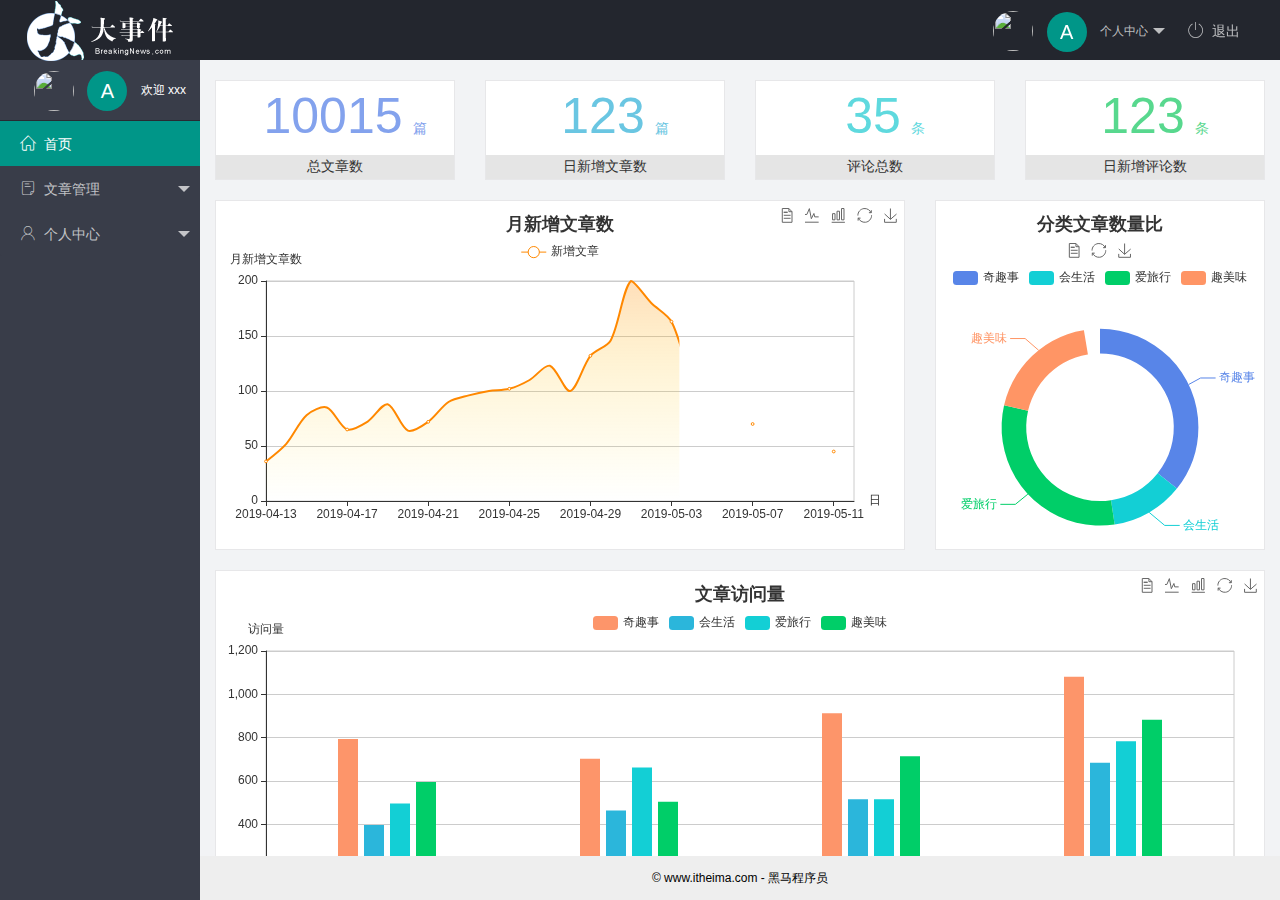
==== commit 0800a23d: "完成个人中心功能的开发" ====
--- a/index.html
+++ b/index.html
@@ -28,9 +28,9 @@
                         <span class="text-avatar">A</span> 个人中心
                     </a>
                     <dl class="layui-nav-child">
-                        <dd><a href="">基本资料</a></dd>
-                        <dd><a href="">更换头像</a></dd>
-                        <dd><a href="">重置密码</a></dd>
+                        <dd><a href="user/user_info.html" target="fm">基本资料</a></dd>
+                        <dd><a href="user/user_avatar.html" target="fm">更换头像</a></dd>
+                        <dd><a href="user/user_pwd.html" target="fm">重置密码</a></dd>
                     </dl>
                 </li>
                 <li class="layui-nav-item">
@@ -59,9 +59,9 @@
                     <li class="layui-nav-item">
                         <a href="javascript:;"><span class="iconfont icon-user"></span>个人中心</a>
                         <dl class="layui-nav-child">
-                            <dd><a href="javascript:;"><i class="layui-icon layui-icon-app"></i>   基本资料</a></dd>
-                            <dd><a href="javascript:;"><i class="layui-icon layui-icon-app"></i>   更换头像</a></dd>
-                            <dd><a href="javascript:;"><i class="layui-icon layui-icon-app"></i>   重置密码</a></dd>
+                            <dd><a href="user/user_info.html" target="fm"><i class="layui-icon layui-icon-app"></i>   基本资料</a></dd>
+                            <dd><a href="user/user_avatar.html" target="fm"><i class="layui-icon layui-icon-app"></i>   更换头像</a></dd>
+                            <dd><a href="user/user_pwd.html" target="fm"><i class="layui-icon layui-icon-app"></i>   重置密码</a></dd>
                         </dl>
                     </li>
                 </ul>
